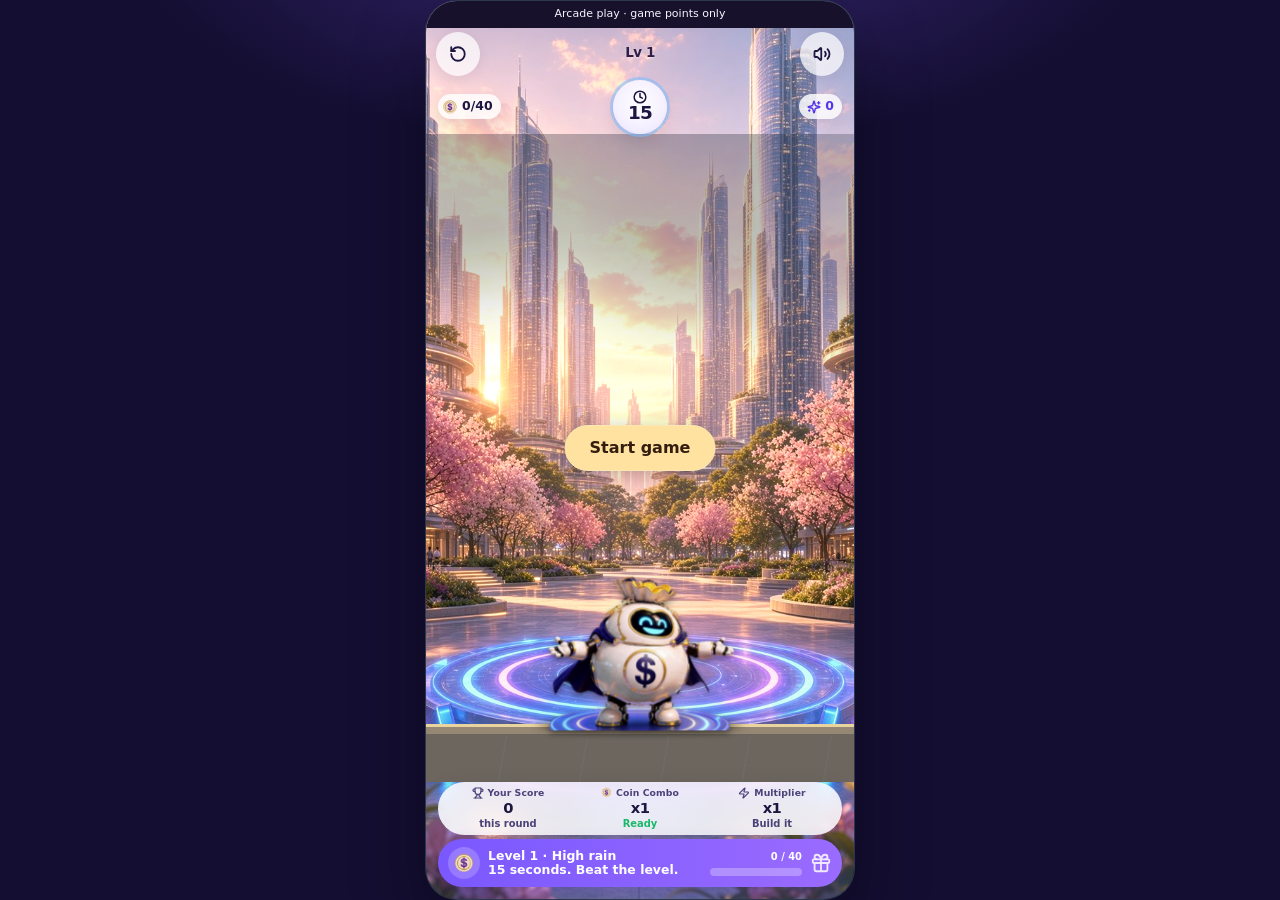
==== index.html @ e3914a3f "Publish bright all-level campaign, recorded Overdrive voices and rechargeable laser" ====
<!doctype html>
<html lang="en"><head><meta charset="UTF-8"><meta name="viewport" content="width=device-width, initial-scale=1, viewport-fit=cover"><meta name="theme-color" content="#6b4cff"><meta name="description" content="Moneybags Bonus from KYREC. Arcade game points stay separate from Family Points."><title>Moneybags Bonus · KYREC</title>  <script type="module" crossorigin src="/assets/game-DZsyI_Ao.js"></script>
  <link rel="stylesheet" crossorigin href="/assets/game-CVjjWI76.css">
</head><body><div id="app"></div></body></html>
---- assets/game-CVjjWI76.css ----
/*! tailwindcss v4.3.5 | MIT License | https://tailwindcss.com */
@layer properties{@supports (((-webkit-hyphens:none)) and (not (margin-trim:block))) or ((-moz-orient:inline) and (not (color:rgb(from red r g b)))){*,:before,:after,::backdrop{--tw-rotate-x:initial;--tw-rotate-y:initial;--tw-rotate-z:initial;--tw-skew-x:initial;--tw-skew-y:initial;--tw-blur:initial;--tw-brightness:initial;--tw-contrast:initial;--tw-grayscale:initial;--tw-hue-rotate:initial;--tw-invert:initial;--tw-opacity:initial;--tw-saturate:initial;--tw-sepia:initial;--tw-drop-shadow:initial;--tw-drop-shadow-color:initial;--tw-drop-shadow-alpha:100%;--tw-drop-shadow-size:initial}}}@layer theme{:root,:host{--font-sans:"Nunito", "Segoe UI", system-ui, sans-serif;--font-mono:ui-monospace, SFMono-Regular, Menlo, Monaco, Consolas, "Liberation Mono", "Courier New", monospace;--radius-xl:28px;--default-transition-duration:.15s;--default-transition-timing-function:cubic-bezier(.4, 0, .2, 1);--default-font-family:var(--font-sans);--default-mono-font-family:var(--font-mono);--color-ink:#1c1640;--color-ink-soft:#4a4278;--color-paper:#fff;--color-paper-soft:#f6f1ff;--color-glass:#ffffffdb;--color-purple:#6b4cff;--color-purple-deep:#5536e8;--color-gold:#f5c542;--color-gold-deep:#e0a51a;--color-fire:#ff7a2a;--color-good:#19b86a;--shadow-glass:0 10px 28px #1c164024}}@layer base{*,:after,:before,::backdrop{box-sizing:border-box;border:0 solid;margin:0;padding:0}::file-selector-button{box-sizing:border-box;border:0 solid;margin:0;padding:0}html,:host{-webkit-text-size-adjust:100%;tab-size:4;line-height:1.5;font-family:var(--default-font-family,-apple-system, BlinkMacSystemFont, "Segoe UI", Roboto, "Helvetica Neue", "Noto Sans", Arial, sans-serif, "Apple Color Emoji", "Segoe UI Emoji", "Segoe UI Symbol", "Noto Color Emoji");font-feature-settings:var(--default-font-feature-settings,normal);font-variation-settings:var(--default-font-variation-settings,normal);-webkit-tap-highlight-color:transparent}hr{height:0;color:inherit;border-top-width:1px}abbr:where([title]){-webkit-text-decoration:underline dotted;text-decoration:underline dotted}h1,h2,h3,h4,h5,h6{font-size:inherit;font-weight:inherit}a{color:inherit;-webkit-text-decoration:inherit;-webkit-text-decoration:inherit;-webkit-text-decoration:inherit;-webkit-text-decoration:inherit;text-decoration:inherit}b,strong{font-weight:bolder}code,kbd,samp,pre{font-family:var(--default-mono-font-family,ui-monospace, SFMono-Regular, Menlo, Monaco, Consolas, "Liberation Mono", "Courier New", monospace);font-feature-settings:var(--default-mono-font-feature-settings,normal);font-variation-settings:var(--default-mono-font-variation-settings,normal);font-size:1em}small{font-size:80%}sub,sup{vertical-align:baseline;font-size:75%;line-height:0;position:relative}sub{bottom:-.25em}sup{top:-.5em}table{text-indent:0;border-color:inherit;border-collapse:collapse}:-moz-focusring:where(:not(iframe)){outline:auto}progress{vertical-align:baseline}summary{display:list-item}ol,ul,menu{list-style:none}img,svg,video,canvas,audio,iframe,embed,object{vertical-align:middle;display:block}img,video{max-width:100%;height:auto}button,input,select,optgroup,textarea{font:inherit;font-feature-settings:inherit;font-variation-settings:inherit;letter-spacing:inherit;color:inherit;opacity:1;background-color:#0000;border-radius:0}::file-selector-button{font:inherit;font-feature-settings:inherit;font-variation-settings:inherit;letter-spacing:inherit;color:inherit;opacity:1;background-color:#0000;border-radius:0}:where(select:is([multiple],[size])) optgroup{font-weight:bolder}:where(select:is([multiple],[size])) optgroup option{padding-inline-start:20px}::file-selector-button{margin-inline-end:4px}::placeholder{opacity:1}@supports (not ((-webkit-appearance:-apple-pay-button))) or (contain-intrinsic-size:1px){::placeholder{color:currentColor}@supports (color:color-mix(in lab, red, red)){::placeholder{color:color-mix(in oklab, currentcolor 50%, transparent)}}}textarea{resize:vertical}::-webkit-search-decoration{-webkit-appearance:none}::-webkit-date-and-time-value{min-height:1lh;text-align:inherit}::-webkit-datetime-edit{display:inline-flex}::-webkit-datetime-edit-fields-wrapper{padding:0}::-webkit-datetime-edit{padding-block:0}::-webkit-datetime-edit-year-field{padding-block:0}::-webkit-datetime-edit-month-field{padding-block:0}::-webkit-datetime-edit-day-field{padding-block:0}::-webkit-datetime-edit-hour-field{padding-block:0}::-webkit-datetime-edit-minute-field{padding-block:0}::-webkit-datetime-edit-second-field{padding-block:0}::-webkit-datetime-edit-millisecond-field{padding-block:0}::-webkit-datetime-edit-meridiem-field{padding-block:0}::-webkit-calendar-picker-indicator{line-height:1}:-moz-ui-invalid{box-shadow:none}button,input:where([type=button],[type=reset],[type=submit]){appearance:button}::file-selector-button{appearance:button}::-webkit-inner-spin-button{height:auto}::-webkit-outer-spin-button{height:auto}[hidden]:where(:not([hidden=until-found])){display:none!important}button:not(:disabled),[role=button]:not(:disabled){cursor:pointer}html,body,#app{height:100%;min-height:100%;color:var(--color-ink);font-family:var(--font-sans);background:#140e32}body{margin:0}}@layer components;@layer utilities{.visible{visibility:visible}.absolute{position:absolute}.fixed{position:fixed}.block{display:block}.flex{display:flex}.hidden{display:none}.inline{display:inline}.inline-block{display:inline-block}.transform{transform:var(--tw-rotate-x, ) var(--tw-rotate-y, ) var(--tw-rotate-z, ) var(--tw-skew-x, ) var(--tw-skew-y, )}.resize{resize:both}.blur{--tw-blur:blur(8px);filter:var(--tw-blur, ) var(--tw-brightness, ) var(--tw-contrast, ) var(--tw-grayscale, ) var(--tw-hue-rotate, ) var(--tw-invert, ) var(--tw-saturate, ) var(--tw-sepia, ) var(--tw-drop-shadow, )}.filter\!{filter:var(--tw-blur, ) var(--tw-brightness, ) var(--tw-contrast, ) var(--tw-grayscale, ) var(--tw-hue-rotate, ) var(--tw-invert, ) var(--tw-saturate, ) var(--tw-sepia, ) var(--tw-drop-shadow, )!important}.transition{transition-property:color,background-color,border-color,outline-color,text-decoration-color,fill,stroke,--tw-gradient-from,--tw-gradient-via,--tw-gradient-to,opacity,box-shadow,transform,translate,scale,rotate,filter,-webkit-backdrop-filter,backdrop-filter,display,content-visibility,overlay,pointer-events;transition-timing-function:var(--tw-ease,var(--default-transition-timing-function));transition-duration:var(--tw-duration,var(--default-transition-duration))}}.tabular{font-variant-numeric:tabular-nums}.shell{background:radial-gradient(900px 420px at 50% -10%,#3a2a78 0%,#0000 58%),#140e32;place-items:center;min-height:100dvh;display:grid}.shell.is-embed{background:#140e32}.shell.is-embed .phone{width:100%;max-width:430px;max-height:none}.phone{width:min(100vw,430px);height:100dvh;max-height:932px;color:var(--color-ink);isolation:isolate;flex-direction:column;display:flex;position:relative;overflow:hidden}.phone-bg{object-fit:cover;object-position:center 40%;z-index:0;pointer-events:none;width:100%;height:100%;position:absolute;inset:0}.phone-wash{z-index:1;pointer-events:none;background:linear-gradient(#f7f2ff8c 0%,#0000 18% 62%,#f4ecffb8 100%);position:absolute;inset:0}.topbar,.stat-row,.saved-pill,.field,.meters,.roster,.bonus-bar,.veil{z-index:2;position:relative}.topbar{padding:calc(4px + env(safe-area-inset-top)) 10px 2px;align-items:center;gap:8px;display:flex}.wordmark{text-align:center;letter-spacing:-.03em;color:var(--color-ink);flex:1;margin:0;font-size:.84rem;font-weight:800}.brand{text-align:center;flex:1;min-width:0}.brand .wordmark{flex:none}.level-tag{letter-spacing:.12em;text-transform:uppercase;color:var(--color-purple);margin:2px 0 0;font-size:.68rem;font-weight:800}.level-path{z-index:2;justify-content:center;gap:8px;margin:0 16px 4px;padding:0;list-style:none;display:flex;position:relative}.pip{width:28px;height:28px;color:var(--color-ink-soft);background:#ffffff8c;border-radius:999px;place-items:center;font-size:.72rem;font-weight:800;display:grid}.pip-done{background:var(--color-purple);color:var(--color-paper)}.pip-now{background:var(--color-gold,#e2b039);color:var(--color-ink);box-shadow:0 0 0 3px #e2b03959}.phone.is-prime .phone-wash{background:linear-gradient(#ffd25047 0%,#0000 22% 58%,#f4ecffb8 100%)}.ghost-round{width:32px;height:32px;color:var(--color-ink);background:#ffffffb8;border:0;border-radius:999px;place-items:center;display:grid;box-shadow:0 4px 14px #1c164014}.play-hud{z-index:3;grid-template-columns:1fr auto 1fr;align-items:center;gap:8px;margin:2px 12px 0;display:grid;position:relative}.coin-chip{background:#ffffffd1;border-radius:999px;justify-self:start;align-items:center;gap:4px;padding:3px 8px 3px 4px;font-size:.78rem;font-weight:800;display:inline-flex;box-shadow:0 4px 12px #1c164014}.coin-chip.pts{color:var(--color-purple-deep,#3a2a78);justify-self:end;padding-left:8px}.meters.is-dock{margin-bottom:10px;padding:2px 6px}.meters.is-dock .meter-kicker,.meters.is-dock .meter-sub{display:none}.meters.is-dock .meter-val{font-size:.82rem}.coin-chip img{object-fit:contain;width:16px;height:16px}.clock-face{width:54px;height:54px;color:var(--color-ink);background:radial-gradient(circle at 50% 42%,#fff 0%,#f4efff 62%,#e4dcff 100%);border-radius:50%;align-content:center;place-items:center;gap:0;display:grid;box-shadow:0 0 0 3px #78beff8c,0 8px 16px #1c16401f}.clock-face b{letter-spacing:-.04em;font-size:1.15rem;line-height:1}.clock-face.hurry{color:var(--color-fire);box-shadow:0 0 0 3px #ff783cb3,0 8px 16px #1c16401f}.stat-row{background:var(--color-glass);border-radius:var(--radius-xl);box-shadow:var(--shadow-glass);-webkit-backdrop-filter:blur(12px);backdrop-filter:blur(12px);grid-template-columns:1fr 1fr 1fr;gap:6px;margin:0 12px;padding:8px 10px;display:grid}.stat{align-items:center;gap:6px;min-width:0;display:flex}.stat-val{letter-spacing:-.03em;margin:0;font-size:.98rem;font-weight:800;line-height:1.1}.stat-lbl{color:var(--color-ink-soft);letter-spacing:.01em;white-space:nowrap;margin:1px 0 0;font-size:.62rem;font-weight:700}.stat-ico{color:var(--color-purple);flex-shrink:0}.stat-ico.clock{color:var(--color-purple-deep)}.stat.hurry .stat-val,.stat.hurry .stat-ico{color:var(--color-fire)}.stat.hurry .stat-val{animation:.45s cubic-bezier(.34,1.36,.64,1) pop}.stat-ico.pts{color:var(--color-purple)}.stat-coin{object-fit:contain;width:22px;height:22px}.saved-pill{background:var(--color-glass);color:var(--color-ink);border-radius:999px;align-self:center;align-items:center;gap:6px;margin:8px 0 0;padding:5px 12px 5px 6px;font-size:.72rem;font-weight:800;display:inline-flex;box-shadow:0 6px 16px #1c16401a}.saved-check{background:var(--color-purple);width:18px;height:18px;color:var(--color-paper);border-radius:999px;place-items:center;display:grid}.field{touch-action:none;-webkit-user-select:none;user-select:none;flex:1;min-height:180px;position:relative;overflow:hidden}.field.is-start{cursor:pointer}.mascot-wrap{pointer-events:none;z-index:4;transform-origin:50% 100%;filter:drop-shadow(0 12px 10px #2850a047);width:min(60%,258px);position:absolute;top:90%;left:50%;transform:translate(-50%,-100%)}.mascot-wrap.glow{filter:drop-shadow(0 0 18px #ffd250f2)drop-shadow(0 0 42px #ff8c28bf)drop-shadow(0 10px 12px #1c164038)}.mascot-wrap.glow:before{content:"";pointer-events:none;z-index:-1;background:radial-gradient(circle,#ffdc5a73 0%,#ff78282e 46%,#0000 72%);border-radius:50%;width:78%;height:78%;animation:.9s ease-in-out infinite fire-aura;position:absolute;top:42%;left:50%;transform:translate(-50%,-50%)}.mascot{object-fit:contain;object-position:center bottom;transform-origin:50% 100%;image-rendering:auto;will-change:transform;width:100%;max-width:100%;height:auto;max-height:min(38dvh,300px);margin-inline:auto;animation:2.6s ease-in-out infinite moneybags-live;display:block}@keyframes moneybags-live{0%,to{transform:translateY(0)rotate(-1deg)}50%{transform:translateY(-7px)rotate(1.2deg)}}.phone[data-phase=paused] .mascot,.phone[data-phase=results] .mascot{animation-play-state:paused}.companion-visits{z-index:2;pointer-events:none;position:absolute;inset:0;overflow:hidden}.companion-visit{aspect-ratio:512/444;transform-origin:50% 100%;pointer-events:none;height:min(40vw,172px);position:absolute;top:90%;transform:translate(-50%,-100%)}.walker-body{width:100%;height:100%;display:block;overflow:visible}.companion-visit.guest-pulse{height:min(28.1vw,121px)}.companion-visit.guest-stan{height:min(41.6vw,179px)}.walker-shadow{filter:blur(2px);background:#29184450;border-radius:50%;width:34%;height:5px;position:absolute;bottom:0;left:50%;transform:translate(-50%)}.guest-greeting,.guest-name{white-space:nowrap;color:#352354;background:#fff8eeeb;border:1px solid #e6d1aa;border-radius:999px;padding:4px 8px;font-size:10px;font-weight:800;position:absolute;left:50%;transform:translate(-50%);box-shadow:0 3px 12px #2011441a}.guest-greeting{top:-16px}.guest-name{background:#f3e9ffe8;padding:2px 7px;font-size:9px;bottom:-15px}.skyfall-banner{z-index:8;color:#fff3cc;white-space:nowrap;pointer-events:none;background:linear-gradient(135deg,#24113ddd,#583073d9);border:1px solid #ffe6a5b3;border-radius:16px;justify-items:center;gap:1px;padding:7px 16px;display:grid;position:absolute;top:3%;left:50%;transform:translate(-50%);box-shadow:0 3px 20px #f7ca502b}.skyfall-banner b{letter-spacing:.16em;font-size:20px;line-height:1.1}.skyfall-banner span{font-size:10px;font-weight:700}.is-skyfall .pickup.is-comet{filter:none}.is-skyfall .pickup.is-comet img{filter:drop-shadow(0 0 3px #ffdc80b3)}.is-skyfall .trail-comet{box-shadow:none;opacity:.75;height:2px}.mascot.planted{animation:none}@keyframes idle-live{0%,to{transform:translateY(0)scale(1)}50%{transform:translateY(-6px)scale(1.03,.97)}}.mascot.guest{width:auto;max-height:min(20vh,128px);margin-inline:auto;animation:2.4s ease-in-out infinite sway-thin}.mascot.grow-fill,.mascot.grow-big,.mascot.grow-skinny{animation:none}.mascot-wrap.vault-overdrive,.mascot-wrap.glow.vault-overdrive{filter:drop-shadow(0 0 8px #fff4a0)drop-shadow(0 0 22px #ffba14f2)drop-shadow(0 0 46px #ff7800b3)}.mascot-wrap.vault-ultra,.mascot-wrap.glow-ultra.vault-ultra{filter:drop-shadow(0 0 10px #ffffdc)drop-shadow(0 0 24px #ffdc3c)drop-shadow(0 0 52px #78c8ffd9)}.mascot-wrap.glow:before,.mascot-wrap.glow-ultra:before{opacity:.8;animation:none}.mascot-wrap.charging{animation:.9s ease-in-out infinite charge-pulse}.phone.is-super .phone-wash{background:linear-gradient(#ffd67852 0%,#0000 24% 58%,#ffaa4647 100%)}.phone.is-ultra .phone-wash{background:linear-gradient(#aad2ff52 0%,#0000 22% 56%,#ffbe5042 100%)}.phone.is-ultra .ground-disc{background:radial-gradient(#c8e6ffe6 0%,#ffbe4680 42%,#0000 74%);box-shadow:0 0 32px #8cbeff8c}@keyframes charge-pulse{0%,to{filter:drop-shadow(0 0 8px #ffd25066)}50%{filter:drop-shadow(0 0 28px #ffaa28d9)}}.phone.is-fire .phone-wash{background:linear-gradient(#ffd69647 0%,#0000 22% 58%,#ffaa5038 100%)}.phone.is-fire .ground-disc{background:radial-gradient(#ffdc5ad9 0%,#ff8c3273 40%,#0000 74%);box-shadow:0 0 28px #ffaa3c8c}.mascot.pose-win{animation:2.6s ease-in-out infinite settle}.pickup-coin img{filter:drop-shadow(0 3px 5px #a06e0a66)}.spark-img{pointer-events:none;z-index:7;object-fit:contain;position:absolute;transform:translate(-50%,-50%)}.ground,.ground-floor,.ground-edge{display:none}.ground-disc{background:radial-gradient(#d2fafff2 0%,#5abeff8c 28%,#785aff47 58%,#0000 74%);border-radius:50%;width:86%;height:58%;position:absolute;bottom:0;left:50%;transform:translate(-50%);box-shadow:0 0 28px #50c8ffbf,inset 0 0 16px #ffffff8c}.pickup{filter:drop-shadow(0 6px 8px #1c16402e);background:0 0;border:0;min-width:clamp(44px,14vw,64px);min-height:clamp(44px,14vw,64px);padding:0;position:absolute;overflow:visible}.pickup img{z-index:1;object-fit:contain;pointer-events:none;width:100%;height:100%;position:relative}.star-trail{transform-origin:100%;pointer-events:none;z-index:0;background:linear-gradient(90deg,#0000 0%,#fffadc0d 30%,#ffe68cd9 78%,#fff 100%);border-radius:999px;height:5px;position:absolute;top:50%;left:50%;box-shadow:0 0 8px #ffd250d9}.trail-gem{background:linear-gradient(90deg,#0000 0%,#be8cff1a 28%,#b46effe6 80%,#fff 100%);height:4px;box-shadow:0 0 8px #a05affd9}.trail-jackpot{background:linear-gradient(90deg,#0000 0%,#ffc85026 20%,#ffb428e6 70%,#fff 100%);height:8px;box-shadow:0 0 14px #ffbe3cf2}.trail-comet{background:linear-gradient(90deg,#0000 0%,#ffdc8c00 6%,#ffbe3c73 48%,#fff 100%);height:3px;box-shadow:0 0 8px #ffd25ad9}.pickup.is-comet img{filter:drop-shadow(0 0 8px #ffe696f2)}.trail-card{background:linear-gradient(90deg,#0000 0%,#dcdce60d 30%,#e6e6f0bf 82%,#fff 100%);height:3px;box-shadow:0 0 8px #b4b4c8b3}.black-card{z-index:1;pointer-events:none;background:linear-gradient(155deg,#3a3a44 0%,#121216 55%,#07070a 100%);border:1.5px solid #e6c56a;border-radius:7px;width:80%;height:68%;position:absolute;top:16%;left:10%;box-shadow:0 6px 12px #0006,inset 0 0 0 1px #ffffff14}.black-card i{background:linear-gradient(90deg,#f3e2b0,#8d7340);border-radius:3px;width:32%;height:24%;position:absolute;top:22%;left:12%}.black-jack{z-index:1;color:#f7e7b2;pointer-events:none;background:radial-gradient(circle at 35% 30%,#4a4a55,#0c0c10 68%);border:2px solid #f0d78a;border-radius:50%;place-items:center;width:84%;height:84%;display:grid;position:absolute;top:8%;left:8%;box-shadow:0 0 12px #f0d78aa6}.black-jack b{letter-spacing:-.04em;font-size:.85rem}.black-card b{color:#f4e7c2;letter-spacing:.12em;font-size:9px;line-height:1;position:absolute;bottom:12%;right:10%}.tone-day{color:#f4f4f8;text-shadow:0 1px #111,0 0 8px #ffffff73}.star-glint{z-index:2;clip-path:polygon(50% 0,58% 42%,100% 50%,58% 58%,50% 100%,42% 58%,0 50%,42% 42%);filter:drop-shadow(0 0 4px #fff0b4f2);pointer-events:none;background:#fff;width:11px;height:11px;animation:.85s ease-in-out infinite twinkle;position:absolute;top:16%;left:12%}.pickup-jackpot .star-glint{width:16px;height:16px}.star-glint.b{width:7px;height:7px;animation-delay:.42s;inset:auto 14% 18% auto}.pickup-jackpot{animation:1.1s ease-in-out infinite pulse}.jackpot-tag{color:var(--color-paper);pointer-events:none;background:linear-gradient(#8a63ff,#5b35e4);border-radius:999px;flex-direction:column;align-items:center;padding:4px 8px 5px;display:flex;position:absolute;top:-8px;right:-6px;box-shadow:0 6px 14px #5b35e459}.jackpot-tag span{letter-spacing:.08em;text-transform:uppercase;font-size:.55rem;font-weight:800;line-height:1}.jackpot-tag b{font-size:.95rem;line-height:1.05}.floater{pointer-events:none;z-index:8;text-shadow:0 2px #ffffff80;font-size:1.15rem;font-weight:900;position:absolute;transform:translate(-50%,-50%)}.tone-gold{color:var(--color-gold-deep)}.tone-purple{color:var(--color-purple-deep)}.tone-fire{color:var(--color-fire)}.spark{pointer-events:none;z-index:7;border-radius:999px;position:absolute;transform:translate(-50%,-50%)}.who{z-index:6;margin:8px 12px 0;position:relative}.who p{text-align:center;color:var(--color-ink);margin:0 4px 6px;font-size:.95rem;font-weight:800}.who-row{grid-template-columns:repeat(4,1fr);gap:8px;display:grid}.who-row button{background:var(--color-glass);min-height:92px;color:var(--color-ink);border:2px solid #0000;border-radius:16px;flex-direction:column;align-items:center;gap:4px;padding:6px 4px 8px;display:flex}.who-row button.on{border-color:#e6b325;box-shadow:0 0 0 3px #ffd25073}.who-row img{object-fit:contain;object-position:center bottom;width:100%;height:64px}.who-row span{font-size:.68rem;font-weight:800;line-height:1}.speech{z-index:9;background:var(--color-glass);max-width:86%;color:var(--color-ink);box-shadow:var(--shadow-glass);text-align:center;border-radius:16px 16px 16px 6px;align-self:center;margin:6px 16px 0;padding:6px 12px;font-size:.78rem;font-weight:800;position:relative}.start-chip{z-index:10;flex-direction:column;align-items:center;gap:6px;margin:8px 16px 0;display:flex;position:relative}.hint{text-align:center;color:var(--color-ink);background:#ffffffb8;border-radius:999px;align-self:center;margin:6px 16px 0;padding:5px 12px;font-size:.75rem;font-weight:800;box-shadow:0 4px 12px #1c16401a}.start-row{gap:8px;display:flex}.start-chip .btn-primary{justify-content:center;min-width:180px}.start-chip .btn-ghost{background:#ffffffdb}.howto.on-field{box-shadow:var(--shadow-glass);background:#ffffffeb;border-radius:16px;margin:0;padding:10px 14px 10px 28px}.meters{background:var(--color-glass);border-radius:var(--radius-xl);box-shadow:var(--shadow-glass);-webkit-backdrop-filter:blur(12px);backdrop-filter:blur(12px);grid-template-columns:repeat(3,1fr);margin:0 12px 4px;padding:4px 4px 3px;display:grid}.meter{text-align:center;min-width:0;padding:0 4px}.meter-kicker{color:var(--color-ink-soft);letter-spacing:.01em;white-space:nowrap;justify-content:center;align-items:center;gap:4px;margin:0;font-size:.58rem;font-weight:800;display:flex}.meter-kicker img{width:11px;height:11px}.meter-val{letter-spacing:-.04em;margin:0;font-size:.92rem;font-weight:900;line-height:1.1}.meter-sub{color:var(--color-ink-soft);margin:1px 0 0;font-size:.62rem;font-weight:800}.meter-sub.good{color:var(--color-good)}.meter-sub.fire-lbl,.meter.fire .meter-val{color:var(--color-fire)}.roster{background:var(--color-glass);border-radius:var(--radius-xl);box-shadow:var(--shadow-glass);-webkit-backdrop-filter:blur(12px);backdrop-filter:blur(12px);grid-template-columns:repeat(5,1fr);gap:4px;margin:0 12px 6px;padding:4px 6px;display:grid}.mate{text-align:center;margin:0;position:relative}.mate img,.silhouette{object-fit:contain;background:linear-gradient(#efe8ff,#ddd4f6);border-radius:999px;width:36px;height:36px;margin:0 auto 4px;display:block}.mate.active img{box-shadow:0 0 0 3px var(--color-paper), 0 0 0 5px var(--color-purple)}.mate.locked img{filter:grayscale()brightness(.55)contrast(1.1);background:linear-gradient(#c9c4d8,#9d98b0)}.mate.locked .lock{color:var(--color-ink);background:var(--color-paper);border-radius:999px;padding:2px;position:absolute;top:34px;right:calc(50% - 26px);box-shadow:0 2px 6px #1c164029}.mate figcaption{flex-direction:column;gap:0;display:flex}.mate b{letter-spacing:-.02em;font-size:.68rem;font-weight:800}.mate span{color:var(--color-ink-soft);font-size:.58rem;font-weight:700}.bonus-bar{margin:0 12px calc(12px + env(safe-area-inset-bottom));color:var(--color-paper);background:linear-gradient(90deg,#7a58ff,#9a6bff);border-radius:999px;grid-template-columns:auto 1fr auto auto;align-items:center;gap:8px;padding:8px 10px;display:grid;box-shadow:0 10px 22px #5b35e447}.bonus-bar.filled{background:linear-gradient(90deg,#f5a31a,#ff7a2a)}.bonus-bar.is-start{cursor:pointer}.bonus-ico{background:#fff3;border-radius:999px;place-items:center;width:32px;height:32px;display:grid}.bonus-ico img{width:22px;height:22px}.bonus-copy{min-width:0}.bonus-copy p{margin:0;font-size:.78rem;font-weight:800;line-height:1.15}.bonus-track{width:92px}.bonus-count{text-align:right;margin-bottom:3px;font-size:.62rem;font-weight:800;display:block}.track{background:#ffffff47;border-radius:999px;height:8px;overflow:hidden}.fill{background:linear-gradient(90deg,#ffe27a,#fff);border-radius:999px;height:100%;transition:width .18s cubic-bezier(.22,1,.36,1)}.gift{opacity:.85}.gift.pop{color:var(--color-paper);animation:.55s cubic-bezier(.34,1.36,.64,1) pop}.veil{z-index:12;padding:18px 16px calc(18px + env(safe-area-inset-bottom));background:linear-gradient(#140e3205 35%,#140e3266 100%);justify-content:center;align-items:flex-end;display:flex;position:absolute;inset:0}.veil-title{background:linear-gradient(#0000 48%,#140e3247 100%)}.panel{background:#fffffff0;border-radius:28px;width:100%;padding:22px 20px 18px;box-shadow:0 18px 40px #140e3238}.panel.compact{padding:14px 16px}.panel.compact h2{margin:4px 0 10px;font-size:1.22rem}.eyebrow{letter-spacing:.14em;text-transform:uppercase;color:var(--color-purple);margin:0;font-size:.7rem;font-weight:800}.panel h2{letter-spacing:-.04em;margin:6px 0 8px;font-size:1.55rem;font-weight:900;line-height:1.15}.lede{color:var(--color-ink-soft);margin:0 0 14px;font-size:.9rem;font-weight:650;line-height:1.45}.best{margin:0 0 12px;font-size:.88rem;font-weight:800}.result{letter-spacing:-.05em;margin:0 0 4px;font-size:2.4rem;font-weight:900}.stamp{color:var(--color-purple);letter-spacing:.08em;text-transform:uppercase;background:#6b4cff24;border-radius:999px;margin:0 0 10px;padding:4px 10px;font-size:.72rem;font-weight:800;display:inline-flex}.wheel-wrap{width:132px;height:132px;margin:2px auto 12px;position:relative}.wheel{border:4px solid #fff;border-radius:50%;width:100%;height:100%;transition:transform 2.6s cubic-bezier(.12,.7,.08,1);box-shadow:0 8px 18px #1c164038}.wheel-pointer{z-index:2;border-left:8px solid #0000;border-right:8px solid #0000;border-top:14px solid var(--color-ink);width:0;height:0;position:absolute;top:-2px;left:50%;transform:translate(-50%)}.wheel-label{text-align:center;color:#fff;text-shadow:0 1px 2px #1c16408c;pointer-events:none;width:28px;margin-left:-14px;font-size:.68rem;font-weight:900;position:absolute;top:50%;left:50%}.wheel-spin{z-index:3;background:var(--color-ink);color:#fff;width:58px;height:58px;font:inherit;border:3px solid #fff;border-radius:50%;font-size:.78rem;font-weight:900;line-height:1.05;position:absolute;top:50%;left:50%;transform:translate(-50%,-50%);box-shadow:0 4px 10px #1c164047}.wheel-spin:disabled{opacity:1}.wheel-win{text-align:center;color:var(--color-purple-deep);margin:-4px 0 10px;font-size:.84rem;font-weight:800}.wheel-go{width:100%;margin:0 0 12px;display:block}.wheel-go:disabled{opacity:.55}.actions{flex-wrap:wrap;gap:8px;display:flex}.btn-primary,.btn-ghost{border:1px solid #0000;border-radius:14px;align-items:center;gap:8px;min-height:44px;padding:0 16px;font-size:.95rem;font-weight:800;transition:transform .15s cubic-bezier(.22,1,.36,1),opacity .15s;display:inline-flex}.btn-primary{background:var(--color-purple);color:var(--color-paper)}.btn-ghost{background:var(--color-paper-soft);color:var(--color-ink)}.btn-primary:active,.btn-ghost:active{transform:scale(.98)}.howto{color:var(--color-ink-soft);margin:14px 0 0;padding-left:18px;font-size:.84rem;font-weight:650;line-height:1.5}@keyframes sway-thin{0%,to{transform:rotate(-2.2deg)translateY(0)}50%{transform:rotate(2.2deg)translateY(-8px)}}@keyframes bounce-mid{0%,to{transform:translateY(0)rotate(-1deg)}40%{transform:translateY(-16px)rotate(1.4deg)}70%{transform:translateY(-2px)rotate(-.4deg)}}@keyframes bounce-big{0%,to{transform:translateY(0)scale(1)}32%{transform:translateY(-24px)scale(1.05,.96)}58%{transform:translateY(0)scale(.96,1.06)}}@keyframes planted-glow{0%,to{transform:rotate(-1.2deg)scale(1)}50%{transform:rotate(1.2deg)scale(1.05)}}@keyframes fire-aura{0%,to{opacity:.7;transform:translate(-50%,-50%)scale(.92)}50%{opacity:1;transform:translate(-50%,-50%)scale(1.08)}}@keyframes twinkle{0%,to{opacity:.35;transform:scale(.7)rotate(0)}50%{opacity:1;transform:scale(1.15)rotate(20deg)}}@keyframes settle{0%,to{transform:rotate(-1.5deg)}50%{transform:rotate(1.5deg)}}@keyframes pulse{50%{opacity:.5}}@keyframes pop{0%{transform:scale(.8)}60%{transform:scale(1.18)}to{transform:scale(1)}}@media (width>=720px){.phone{border:1px solid #ffffff1f;border-radius:32px;height:min(100dvh,900px);box-shadow:0 30px 70px #00000059}}@media (height<=700px){.mate img,.silhouette{width:42px;height:42px}.meter-val{font-size:1rem}.mascot-wrap{width:min(60%,258px)}}@media (prefers-reduced-motion:reduce){.mascot,.mascot.pose-fire,.mascot.pose-win,.star-glint,.pickup-jackpot,.wheel,.gift.pop,.btn-primary,.btn-ghost,.fill,.stat.hurry .stat-val,.mascot-wrap.glow:before{transition:none;animation:none}}.arcade-notice{z-index:2;padding:max(5px, env(safe-area-inset-top)) 12px 5px;color:#f8f4ff;text-align:center;background:#17112c;flex-shrink:0;margin:0;font-size:11px;position:relative}.phone{padding-bottom:env(safe-area-inset-bottom)}.ghost-round{min-width:44px;min-height:44px}button:focus-visible{outline-offset:3px;outline:3px solid #b897ff}.panel{overscroll-behavior:contain;max-height:calc(100dvh - 64px);overflow-y:auto}@media (height<=500px) and (orientation:landscape){.phone{height:500px;min-height:500px}.shell{min-height:500px}}.arcade-start{z-index:9;color:#321d0f;background:#ffe2a0;border:1px solid #f8e8b3;border-radius:999px;min-height:46px;padding:10px 24px;font-weight:800;position:absolute;bottom:5%;left:50%;transform:translate(-50%);box-shadow:0 4px 18px #1a102440}.arcade-rotate{display:none}@media (height<=500px) and (orientation:landscape){.arcade-rotate{z-index:100;color:#f8f4ff;text-align:center;background:#17112c;flex-direction:column;justify-content:center;align-items:center;gap:12px;padding:24px;display:flex;position:fixed;inset:0}.arcade-rotate h2{font-size:22px;font-weight:700}.arcade-rotate p{max-width:300px;font-size:14px}}.power-aura{z-index:-1;pointer-events:none;clip-path:polygon(50% 0,58% 20%,72% 3%,73% 30%,91% 16%,85% 48%,100% 38%,91% 79%,76% 100%,22% 100%,6% 80%,0 42%,17% 50%,8% 15%,30% 30%,29% 5%,43% 23%);background:radial-gradient(at 50% 70%,#fffbd4aa 0%,#ffca2977 36%,#ff8b0022 60%,#0000 72%);animation:1.4s ease-in-out infinite alternate energy-rise;position:absolute;inset:-12% -8% -3%}.vault-ultra .power-aura{background:radial-gradient(at 50% 65%,#fffbd4cc,#87e2ffaa 38%,#8466ff55 58%,#0000 73%)}.power-bolts{pointer-events:none;opacity:.6;border-left:3px solid #fff3ad;border-right:3px solid #9defff;border-radius:45%;position:absolute;inset:5% 0;transform:rotate(-12deg)}@keyframes energy-rise{0%{opacity:.65;transform:scale(.94,.97)}to{opacity:1;transform:scale(1.04,1.06)}}.finale-show{isolation:isolate;background:radial-gradient(at 50% 80%,#634d92 0%,#21183d 43%,#090c20 100%);border:1px solid #f1c76b;border-radius:22px;height:265px;margin:-4px -4px 20px;position:relative;overflow:hidden;box-shadow:0 0 26px #ffc44a33}.finale-fireworks{pointer-events:none;z-index:2;width:100%;height:100%;position:absolute;inset:0}.finale-stars{color:#ffe6a1;letter-spacing:11px;opacity:.8;text-align:center;position:absolute;top:10px;left:0;right:0}.finale-title{z-index:3;text-align:center;color:#fff1b1;letter-spacing:.03em;text-shadow:0 2px 12px #000;margin:32px 0 0;font-size:clamp(22px,6vw,30px);font-weight:950;position:relative}.finale-subtitle{z-index:3;color:#d5d3ff;letter-spacing:.16em;text-align:center;margin:4px 0;font-size:10px;font-weight:800;position:relative}.finale-skyline{fill:#080c23;opacity:.85;width:100%;height:130px;position:absolute;inset:auto 0 0}.finale-team{z-index:3;justify-content:center;align-items:flex-end;display:flex;position:absolute;bottom:12px;left:8px;right:8px}.finale-team figure{text-align:center;flex:1;min-width:0;margin:0 -3px}.finale-team img{object-fit:contain;filter:drop-shadow(0 0 8px #d7c8ff77);width:100%;height:108px;animation:1.8s ease-in-out infinite alternate champion-bob}.finale-team .finale-hero{flex:1.35}.finale-team .finale-hero img{filter:drop-shadow(0 0 10px #ffda71);height:135px}.finale-team figure:nth-child(2n) img{animation-delay:-.9s}.finale-team figcaption{color:#fff4cf;font-size:10px;font-weight:800}@keyframes champion-bob{0%{transform:translateY(0)rotate(-2deg)}to{transform:translateY(-5px)rotate(2deg)}}.phone[data-phase=paused] .power-aura,.phone[data-phase=results] .power-aura{animation-play-state:paused}.phone[data-stage]{background:#101d35}.phone[data-stage] .wordmark{color:#fff2d1}.phone[data-stage] .phone-bg{display:none}.phone[data-stage] .phone-wash{background:radial-gradient(at 75% 26%,#61478355,#0000 55%),linear-gradient(#111d35,#273650 75%,#172332)}.phone[data-stage] .field{isolation:isolate;overflow:clip}.stage-scenery{pointer-events:none;z-index:-1;position:absolute;inset:0;overflow:hidden}.stage-moon{opacity:.65;background:#f6dfaf;border-radius:50%;width:48px;height:48px;position:absolute;top:8%;right:13%;box-shadow:0 0 70px 20px #edd8a21c}.stage-skyline{opacity:.65;align-items:end;gap:6px;display:flex;position:absolute;inset:33% -2% 9%}.stage-skyline i{background:repeating-linear-gradient(0deg,#0000 0 18px,#17253d 18px 28px),repeating-linear-gradient(90deg,#17253d 0 10px,#d6b56b55 10px 15px,#17253d 15px 23px);border-top:3px solid #67758b;flex:1;box-shadow:8px 0 #0e192d}.stage-haze{background:linear-gradient(#0000,#203c58cc);position:absolute;inset:45% 0 9%}.storm-clouds{filter:blur(8px);background:radial-gradient(at 15% 23%,#151c2df5 0 17%,#0000 38%),radial-gradient(at 55% 12%,#101929f5 0 20%,#0000 46%),radial-gradient(at 90% 33%,#2b354cf2 0 19%,#0000 45%);position:absolute;inset:-8% -15% 48%}.storm-glow{background:radial-gradient(at 35% 10%,#c5d9ff,#879ce066 55%,#0000 85%);position:absolute;inset:0 0 9%}.storm-lightning{fill:none;stroke:#e0eeff;stroke-width:1.8px;stroke-linecap:round;stroke-linejoin:round;width:100%;height:100%;position:absolute;inset:0}.phone[data-stage] .ground{z-index:1;background:linear-gradient(#637080 0 3px,#394757 3px 11px,#192737 11px);height:9%;display:block;position:absolute;inset:auto 0 0;box-shadow:0 -10px 25px #6eb8ce12}.phone[data-stage] .ground-floor{background:repeating-linear-gradient(100deg,#0000 0 78px,#8092aa1c 79px 80px);display:block;position:absolute;inset:12px 0 0}.phone[data-stage] .ground-disc{filter:blur(4px);width:48%;height:12px;box-shadow:none;background:#0008;top:-5px}.phone[data-stage] .mascot-wrap{filter:drop-shadow(0 3px 3px #0006);width:min(48%,206px);top:92%}.phone[data-stage] .mascot{animation:2.8s ease-in-out infinite stage-breathe}@keyframes stage-breathe{0%,to{transform:scale(1)}50%{transform:scale(1.015,.99)}}.phone[data-stage] .companion-visit{top:92%}.phone[data-stage] .walker-body{transform-origin:50% 100%}.phone[data-stage] .guest-name{display:none}.phone[data-stage] .guest-greeting{border-radius:12px 12px 12px 2px;font-size:11px;top:-30px;left:0;transform:none}.phone[data-stage] .arcade-start{bottom:48%}.arcade-replay{z-index:10;color:#ffe9af;background:#231d3a;border:2px solid #f8dd94;border-radius:999px;width:max-content;max-width:90%;min-height:48px;padding:12px 20px;font-weight:800;position:absolute;top:12%;left:50%;transform:translate(-50%);box-shadow:0 4px 16px #0004}.phone[data-stage] .pickup:not(.is-comet) .star-trail,.phone[data-stage] .pickup .star-glint{display:none}.phone[data-stage] .pickup.is-comet{filter:drop-shadow(0 0 12px #ff8a3570)}.phone[data-stage] .trail-comet{clip-path:polygon(0 50%,90% 5%,100% 25%,100% 75%,90% 95%);height:30px;box-shadow:none;background:linear-gradient(90deg,#0000,#ff5d2233 35%,#ff9c4fa0 72%,#ffedbd)}.meteor-rock{background:radial-gradient(circle at 32% 30%,#ffe9b6 0 4%,#0000 6%),radial-gradient(circle at 70% 60%,#281b27 0 12%,#0000 14%),linear-gradient(135deg,#f9be74,#825448 45%,#382d39 74%);border:2px solid #ffd191;border-radius:44% 54% 42% 49%;display:block;position:absolute;inset:10%;transform:rotate(-18deg);box-shadow:inset 3px 2px 6px #ffda91,0 0 8px #ffbb50,0 0 19px #ff793966}.meteor-rock i{border-left:2px solid #ffcf88;position:absolute;inset:20% 35%;transform:rotate(40deg);box-shadow:-7px 4px #ffc16c77}.meteor-rock b{color:#51311f;background:#fff0be;border-radius:50%;min-width:22px;padding:3px;font-size:13px;position:absolute;bottom:-5px;right:-5px;transform:rotate(18deg)}.coin-value{z-index:2;color:#51311f;pointer-events:none;background:#fff0be;border-radius:50%;width:19px;height:19px;font-size:11px;font-weight:900;line-height:19px;position:absolute;bottom:5px;right:7px}.phone[data-stage] .skyfall-banner{background:#17263de8;border-color:#edb977;padding:6px 15px}.phone[data-stage][data-phase=paused] .mascot,.phone[data-stage][data-phase=results] .mascot{animation-play-state:paused}@media (prefers-reduced-motion:reduce){.phone[data-stage] .mascot{animation:none}}.phone[data-stage] .phone-bg{filter:brightness(1.1)saturate(1.08);display:block}.phone[data-stage] .phone-wash,.phone[data-stage].is-fire .phone-wash,.phone[data-stage].is-super .phone-wash,.phone[data-stage].is-ultra .phone-wash{background:linear-gradient(#fff8e02b,#0000 50%,#f8e7b32b)}.phone[data-stage] .wordmark{color:#302048;text-shadow:0 1px 3px #fff8}.storm-clouds{opacity:.3;filter:blur(13px)}.storm-lightning{stroke:#fff;stroke-width:3.2px;filter:drop-shadow(0 0 2px #4793ff)}.storm-lightning .lightning-halo{stroke:#559bff;stroke-width:10px;filter:blur(5px)}.storm-glow{background:radial-gradient(at 35% 10%,#fff,#e4f3ff66 55%,#0000 85%)}.phone[data-stage] .ground{background:linear-gradient(#e9d39e 0 3px,#958774 3px 10px,#6c665e 10px)}.laser-beams{z-index:8;pointer-events:none;stroke:#fff;stroke-width:.4px;fill:none;width:100%;height:100%;position:absolute;inset:0}.laser-beams .laser-halo{stroke:#28ddff;stroke-width:1.8px;opacity:.65}.laser-beams circle{stroke:#99efff;stroke-width:.6px}.laser-control{z-index:12;color:#eaffff;text-align:left;background:linear-gradient(135deg,#235c85,#172a50);border:2px solid #8defff;border-radius:16px;align-items:center;gap:8px;min-height:52px;padding:8px 13px;font-size:14px;font-weight:900;display:flex;position:absolute;bottom:10px;right:12px;box-shadow:0 3px 14px #13254266}.laser-control small{font-size:9px;font-weight:700;display:block}.laser-control:disabled{opacity:.6}.laser-control.is-ready:not(:disabled){box-shadow:0 0 14px #42dfff88}@media (prefers-reduced-motion:reduce){.power-aura,.finale-team img{animation:none!important}.finale-fireworks{display:none}}@property --tw-rotate-x{syntax:"*";inherits:false}@property --tw-rotate-y{syntax:"*";inherits:false}@property --tw-rotate-z{syntax:"*";inherits:false}@property --tw-skew-x{syntax:"*";inherits:false}@property --tw-skew-y{syntax:"*";inherits:false}@property --tw-blur{syntax:"*";inherits:false}@property --tw-brightness{syntax:"*";inherits:false}@property --tw-contrast{syntax:"*";inherits:false}@property --tw-grayscale{syntax:"*";inherits:false}@property --tw-hue-rotate{syntax:"*";inherits:false}@property --tw-invert{syntax:"*";inherits:false}@property --tw-opacity{syntax:"*";inherits:false}@property --tw-saturate{syntax:"*";inherits:false}@property --tw-sepia{syntax:"*";inherits:false}@property --tw-drop-shadow{syntax:"*";inherits:false}@property --tw-drop-shadow-color{syntax:"*";inherits:false}@property --tw-drop-shadow-alpha{syntax:"<percentage>";inherits:false;initial-value:100%}@property --tw-drop-shadow-size{syntax:"*";inherits:false}
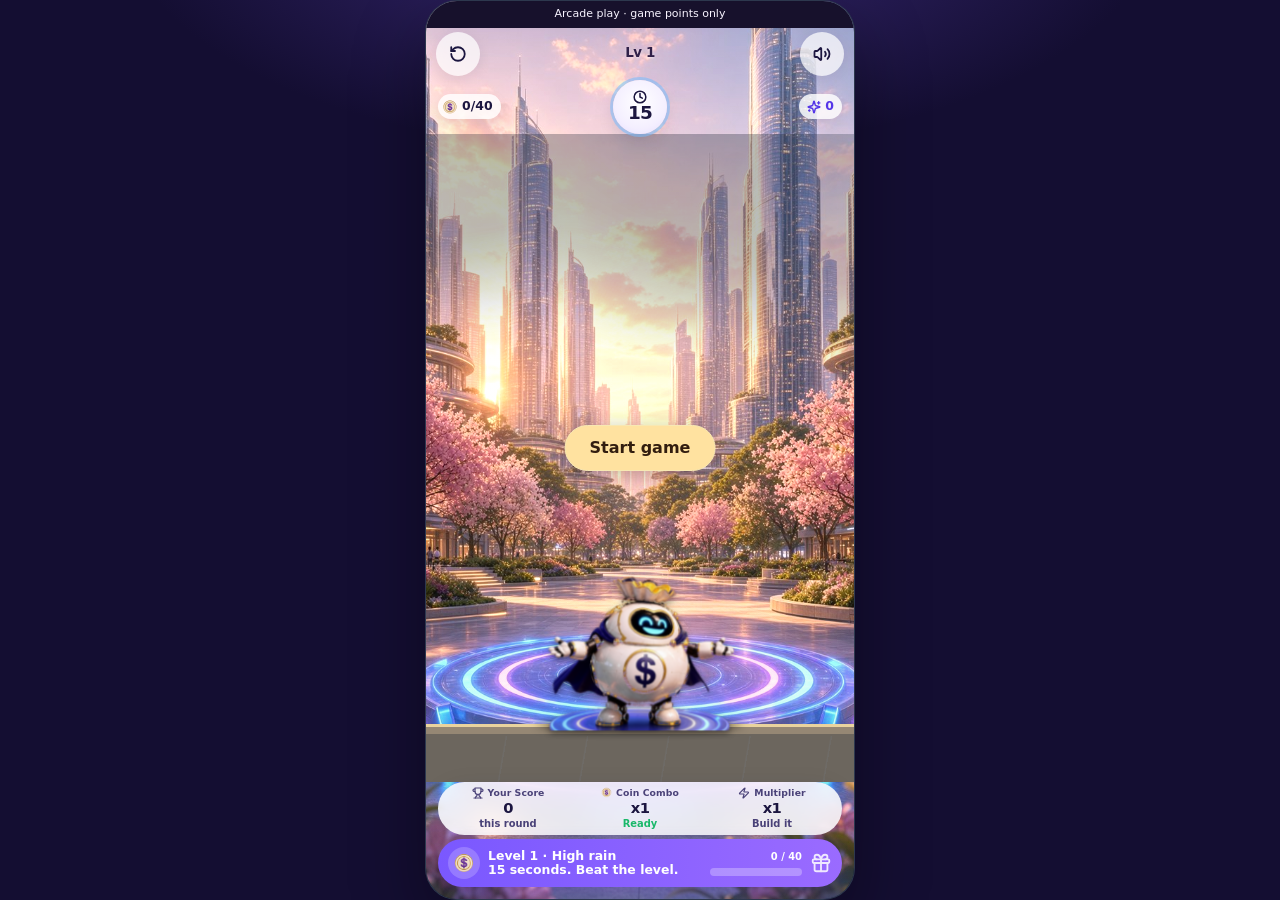
==== commit b0a75d15: "Publish removal of Ultra Overdrive voice callout" ====
--- a/index.html
+++ b/index.html
@@ -1,5 +1,5 @@
 <!doctype html>
-<html lang="en"><head><meta charset="UTF-8"><meta name="viewport" content="width=device-width, initial-scale=1, viewport-fit=cover"><meta name="theme-color" content="#6b4cff"><meta name="description" content="Moneybags Bonus from KYREC. Arcade game points stay separate from Family Points."><title>Moneybags Bonus · KYREC</title>  <script type="module" crossorigin src="/assets/game-DZsyI_Ao.js"></script>
+<html lang="en"><head><meta charset="UTF-8"><meta name="viewport" content="width=device-width, initial-scale=1, viewport-fit=cover"><meta name="theme-color" content="#6b4cff"><meta name="description" content="Moneybags Bonus from KYREC. Arcade game points stay separate from Family Points."><title>Moneybags Bonus · KYREC</title>  <script type="module" crossorigin src="/assets/game-BBupDwK8.js"></script>
   <link rel="stylesheet" crossorigin href="/assets/game-CVjjWI76.css">
 </head><body><div id="app"></div></body></html>
 
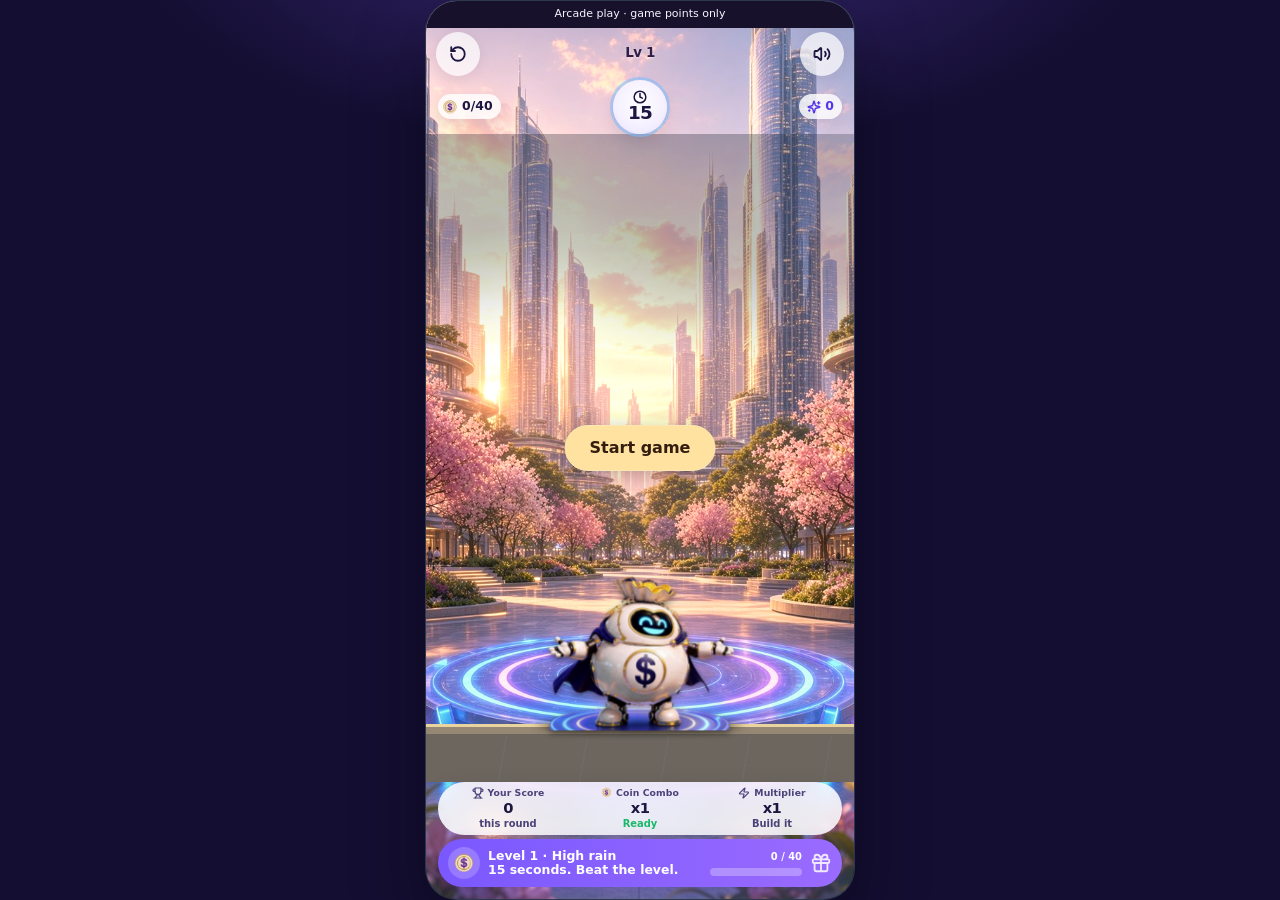
==== commit aa59bfad: "Publish removal of remaining Vault wording and callouts" ====
--- a/index.html
+++ b/index.html
@@ -1,5 +1,5 @@
 <!doctype html>
-<html lang="en"><head><meta charset="UTF-8"><meta name="viewport" content="width=device-width, initial-scale=1, viewport-fit=cover"><meta name="theme-color" content="#6b4cff"><meta name="description" content="Moneybags Bonus from KYREC. Arcade game points stay separate from Family Points."><title>Moneybags Bonus · KYREC</title>  <script type="module" crossorigin src="/assets/game-BBupDwK8.js"></script>
+<html lang="en"><head><meta charset="UTF-8"><meta name="viewport" content="width=device-width, initial-scale=1, viewport-fit=cover"><meta name="theme-color" content="#6b4cff"><meta name="description" content="Moneybags Bonus from KYREC. Arcade game points stay separate from Family Points."><title>Moneybags Bonus · KYREC</title>  <script type="module" crossorigin src="/assets/game-97ijUmqx.js"></script>
   <link rel="stylesheet" crossorigin href="/assets/game-CVjjWI76.css">
 </head><body><div id="app"></div></body></html>
 
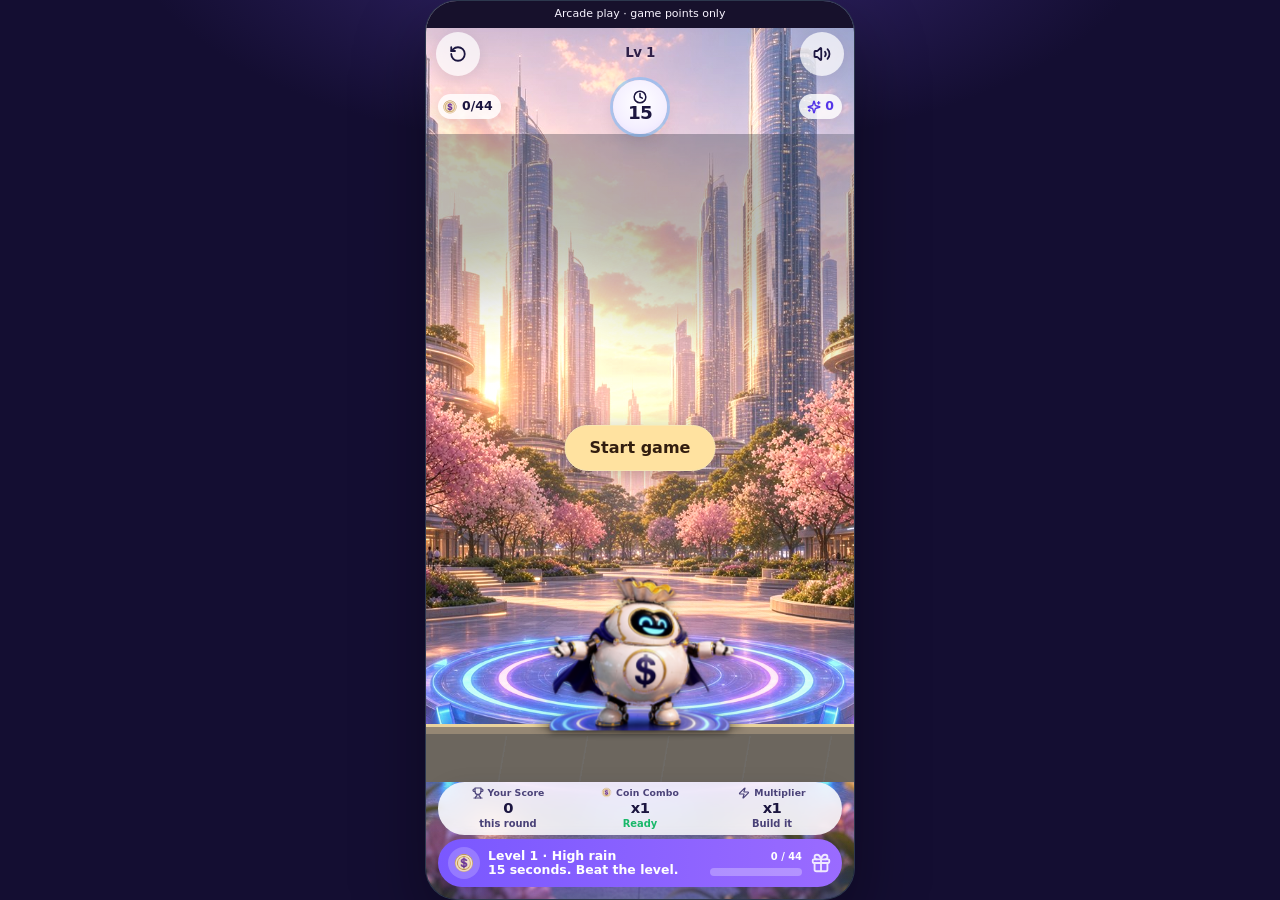
==== commit 8e6d6a24: "Publish ten-percent harder Moneybags campaign targets" ====
--- a/index.html
+++ b/index.html
@@ -1,5 +1,5 @@
 <!doctype html>
-<html lang="en"><head><meta charset="UTF-8"><meta name="viewport" content="width=device-width, initial-scale=1, viewport-fit=cover"><meta name="theme-color" content="#6b4cff"><meta name="description" content="Moneybags Bonus from KYREC. Arcade game points stay separate from Family Points."><title>Moneybags Bonus · KYREC</title>  <script type="module" crossorigin src="/assets/game-97ijUmqx.js"></script>
+<html lang="en"><head><meta charset="UTF-8"><meta name="viewport" content="width=device-width, initial-scale=1, viewport-fit=cover"><meta name="theme-color" content="#6b4cff"><meta name="description" content="Moneybags Bonus from KYREC. Arcade game points stay separate from Family Points."><title>Moneybags Bonus · KYREC</title>  <script type="module" crossorigin src="/assets/game-0dC1DU17.js"></script>
   <link rel="stylesheet" crossorigin href="/assets/game-CVjjWI76.css">
 </head><body><div id="app"></div></body></html>
 
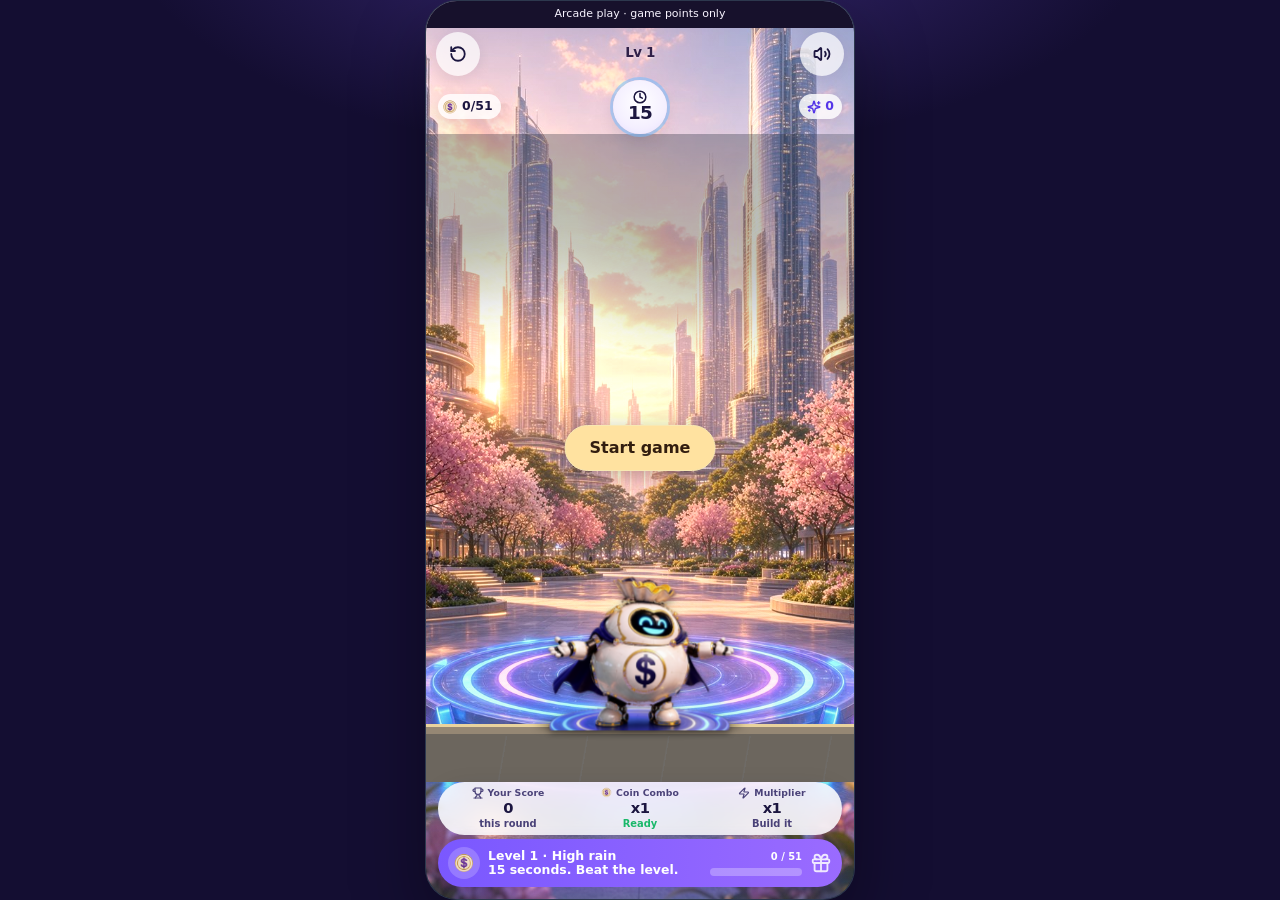
==== commit 07bb3d11: "Deploy streak-unlocked specials and 15 percent higher targets" ====
--- a/index.html
+++ b/index.html
@@ -1,6 +1,6 @@
 <!doctype html>
-<html lang="en"><head><meta charset="UTF-8"><meta name="viewport" content="width=device-width, initial-scale=1, viewport-fit=cover"><meta name="theme-color" content="#6b4cff"><meta name="description" content="Moneybags Bonus from KYREC. Arcade game points stay separate from Family Points."><title>Moneybags Bonus · KYREC</title>  <script type="module" crossorigin src="/assets/game-0dC1DU17.js"></script>
-  <link rel="stylesheet" crossorigin href="/assets/game-CVjjWI76.css">
+<html lang="en"><head><meta charset="UTF-8"><meta name="viewport" content="width=device-width, initial-scale=1, viewport-fit=cover"><meta name="theme-color" content="#6b4cff"><meta name="description" content="Moneybags Bonus from KYREC. Arcade game points stay separate from Family Points."><title>Moneybags Bonus · KYREC</title>  <script type="module" crossorigin src="/assets/game-7ZoDEwms.js"></script>
+  <link rel="stylesheet" crossorigin href="/assets/game-B3yxrZrm.css">
 </head><body><div id="app"></div></body></html>
 
 
--- a/assets/game-B3yxrZrm.css
+++ b/assets/game-B3yxrZrm.css
@@ -0,0 +1,2 @@
+/*! tailwindcss v4.3.5 | MIT License | https://tailwindcss.com */
+@layer properties{@supports (((-webkit-hyphens:none)) and (not (margin-trim:block))) or ((-moz-orient:inline) and (not (color:rgb(from red r g b)))){*,:before,:after,::backdrop{--tw-rotate-x:initial;--tw-rotate-y:initial;--tw-rotate-z:initial;--tw-skew-x:initial;--tw-skew-y:initial;--tw-blur:initial;--tw-brightness:initial;--tw-contrast:initial;--tw-grayscale:initial;--tw-hue-rotate:initial;--tw-invert:initial;--tw-opacity:initial;--tw-saturate:initial;--tw-sepia:initial;--tw-drop-shadow:initial;--tw-drop-shadow-color:initial;--tw-drop-shadow-alpha:100%;--tw-drop-shadow-size:initial}}}@layer theme{:root,:host{--font-sans:"Nunito", "Segoe UI", system-ui, sans-serif;--font-mono:ui-monospace, SFMono-Regular, Menlo, Monaco, Consolas, "Liberation Mono", "Courier New", monospace;--radius-xl:28px;--default-transition-duration:.15s;--default-transition-timing-function:cubic-bezier(.4, 0, .2, 1);--default-font-family:var(--font-sans);--default-mono-font-family:var(--font-mono);--color-ink:#1c1640;--color-ink-soft:#4a4278;--color-paper:#fff;--color-paper-soft:#f6f1ff;--color-glass:#ffffffdb;--color-purple:#6b4cff;--color-purple-deep:#5536e8;--color-gold:#f5c542;--color-gold-deep:#e0a51a;--color-fire:#ff7a2a;--color-good:#19b86a;--shadow-glass:0 10px 28px #1c164024}}@layer base{*,:after,:before,::backdrop{box-sizing:border-box;border:0 solid;margin:0;padding:0}::file-selector-button{box-sizing:border-box;border:0 solid;margin:0;padding:0}html,:host{-webkit-text-size-adjust:100%;tab-size:4;line-height:1.5;font-family:var(--default-font-family,-apple-system, BlinkMacSystemFont, "Segoe UI", Roboto, "Helvetica Neue", "Noto Sans", Arial, sans-serif, "Apple Color Emoji", "Segoe UI Emoji", "Segoe UI Symbol", "Noto Color Emoji");font-feature-settings:var(--default-font-feature-settings,normal);font-variation-settings:var(--default-font-variation-settings,normal);-webkit-tap-highlight-color:transparent}hr{height:0;color:inherit;border-top-width:1px}abbr:where([title]){-webkit-text-decoration:underline dotted;text-decoration:underline dotted}h1,h2,h3,h4,h5,h6{font-size:inherit;font-weight:inherit}a{color:inherit;-webkit-text-decoration:inherit;-webkit-text-decoration:inherit;-webkit-text-decoration:inherit;-webkit-text-decoration:inherit;text-decoration:inherit}b,strong{font-weight:bolder}code,kbd,samp,pre{font-family:var(--default-mono-font-family,ui-monospace, SFMono-Regular, Menlo, Monaco, Consolas, "Liberation Mono", "Courier New", monospace);font-feature-settings:var(--default-mono-font-feature-settings,normal);font-variation-settings:var(--default-mono-font-variation-settings,normal);font-size:1em}small{font-size:80%}sub,sup{vertical-align:baseline;font-size:75%;line-height:0;position:relative}sub{bottom:-.25em}sup{top:-.5em}table{text-indent:0;border-color:inherit;border-collapse:collapse}:-moz-focusring:where(:not(iframe)){outline:auto}progress{vertical-align:baseline}summary{display:list-item}ol,ul,menu{list-style:none}img,svg,video,canvas,audio,iframe,embed,object{vertical-align:middle;display:block}img,video{max-width:100%;height:auto}button,input,select,optgroup,textarea{font:inherit;font-feature-settings:inherit;font-variation-settings:inherit;letter-spacing:inherit;color:inherit;opacity:1;background-color:#0000;border-radius:0}::file-selector-button{font:inherit;font-feature-settings:inherit;font-variation-settings:inherit;letter-spacing:inherit;color:inherit;opacity:1;background-color:#0000;border-radius:0}:where(select:is([multiple],[size])) optgroup{font-weight:bolder}:where(select:is([multiple],[size])) optgroup option{padding-inline-start:20px}::file-selector-button{margin-inline-end:4px}::placeholder{opacity:1}@supports (not ((-webkit-appearance:-apple-pay-button))) or (contain-intrinsic-size:1px){::placeholder{color:currentColor}@supports (color:color-mix(in lab, red, red)){::placeholder{color:color-mix(in oklab, currentcolor 50%, transparent)}}}textarea{resize:vertical}::-webkit-search-decoration{-webkit-appearance:none}::-webkit-date-and-time-value{min-height:1lh;text-align:inherit}::-webkit-datetime-edit{display:inline-flex}::-webkit-datetime-edit-fields-wrapper{padding:0}::-webkit-datetime-edit{padding-block:0}::-webkit-datetime-edit-year-field{padding-block:0}::-webkit-datetime-edit-month-field{padding-block:0}::-webkit-datetime-edit-day-field{padding-block:0}::-webkit-datetime-edit-hour-field{padding-block:0}::-webkit-datetime-edit-minute-field{padding-block:0}::-webkit-datetime-edit-second-field{padding-block:0}::-webkit-datetime-edit-millisecond-field{padding-block:0}::-webkit-datetime-edit-meridiem-field{padding-block:0}::-webkit-calendar-picker-indicator{line-height:1}:-moz-ui-invalid{box-shadow:none}button,input:where([type=button],[type=reset],[type=submit]){appearance:button}::file-selector-button{appearance:button}::-webkit-inner-spin-button{height:auto}::-webkit-outer-spin-button{height:auto}[hidden]:where(:not([hidden=until-found])){display:none!important}button:not(:disabled),[role=button]:not(:disabled){cursor:pointer}html,body,#app{height:100%;min-height:100%;color:var(--color-ink);font-family:var(--font-sans);background:#140e32}body{margin:0}}@layer components;@layer utilities{.visible{visibility:visible}.absolute{position:absolute}.fixed{position:fixed}.block{display:block}.flex{display:flex}.hidden{display:none}.inline{display:inline}.inline-block{display:inline-block}.transform{transform:var(--tw-rotate-x, ) var(--tw-rotate-y, ) var(--tw-rotate-z, ) var(--tw-skew-x, ) var(--tw-skew-y, )}.resize{resize:both}.rounded{border-radius:.25rem}.blur{--tw-blur:blur(8px);filter:var(--tw-blur, ) var(--tw-brightness, ) var(--tw-contrast, ) var(--tw-grayscale, ) var(--tw-hue-rotate, ) var(--tw-invert, ) var(--tw-saturate, ) var(--tw-sepia, ) var(--tw-drop-shadow, )}.filter\!{filter:var(--tw-blur, ) var(--tw-brightness, ) var(--tw-contrast, ) var(--tw-grayscale, ) var(--tw-hue-rotate, ) var(--tw-invert, ) var(--tw-saturate, ) var(--tw-sepia, ) var(--tw-drop-shadow, )!important}.transition{transition-property:color,background-color,border-color,outline-color,text-decoration-color,fill,stroke,--tw-gradient-from,--tw-gradient-via,--tw-gradient-to,opacity,box-shadow,transform,translate,scale,rotate,filter,-webkit-backdrop-filter,backdrop-filter,display,content-visibility,overlay,pointer-events;transition-timing-function:var(--tw-ease,var(--default-transition-timing-function));transition-duration:var(--tw-duration,var(--default-transition-duration))}}.tabular{font-variant-numeric:tabular-nums}.shell{background:radial-gradient(900px 420px at 50% -10%,#3a2a78 0%,#0000 58%),#140e32;place-items:center;min-height:100dvh;display:grid}.shell.is-embed{background:#140e32}.shell.is-embed .phone{width:100%;max-width:430px;max-height:none}.phone{width:min(100vw,430px);height:100dvh;max-height:932px;color:var(--color-ink);isolation:isolate;flex-direction:column;display:flex;position:relative;overflow:hidden}.phone-bg{object-fit:cover;object-position:center 40%;z-index:0;pointer-events:none;width:100%;height:100%;position:absolute;inset:0}.phone-wash{z-index:1;pointer-events:none;background:linear-gradient(#f7f2ff8c 0%,#0000 18% 62%,#f4ecffb8 100%);position:absolute;inset:0}.topbar,.stat-row,.saved-pill,.field,.meters,.roster,.bonus-bar,.veil{z-index:2;position:relative}.topbar{padding:calc(4px + env(safe-area-inset-top)) 10px 2px;align-items:center;gap:8px;display:flex}.wordmark{text-align:center;letter-spacing:-.03em;color:var(--color-ink);flex:1;margin:0;font-size:.84rem;font-weight:800}.brand{text-align:center;flex:1;min-width:0}.brand .wordmark{flex:none}.level-tag{letter-spacing:.12em;text-transform:uppercase;color:var(--color-purple);margin:2px 0 0;font-size:.68rem;font-weight:800}.level-path{z-index:2;justify-content:center;gap:8px;margin:0 16px 4px;padding:0;list-style:none;display:flex;position:relative}.pip{width:28px;height:28px;color:var(--color-ink-soft);background:#ffffff8c;border-radius:999px;place-items:center;font-size:.72rem;font-weight:800;display:grid}.pip-done{background:var(--color-purple);color:var(--color-paper)}.pip-now{background:var(--color-gold,#e2b039);color:var(--color-ink);box-shadow:0 0 0 3px #e2b03959}.phone.is-prime .phone-wash{background:linear-gradient(#ffd25047 0%,#0000 22% 58%,#f4ecffb8 100%)}.ghost-round{width:32px;height:32px;color:var(--color-ink);background:#ffffffb8;border:0;border-radius:999px;place-items:center;display:grid;box-shadow:0 4px 14px #1c164014}.play-hud{z-index:3;grid-template-columns:1fr auto 1fr;align-items:center;gap:8px;margin:2px 12px 0;display:grid;position:relative}.coin-chip{background:#ffffffd1;border-radius:999px;justify-self:start;align-items:center;gap:4px;padding:3px 8px 3px 4px;font-size:.78rem;font-weight:800;display:inline-flex;box-shadow:0 4px 12px #1c164014}.coin-chip.pts{color:var(--color-purple-deep,#3a2a78);justify-self:end;padding-left:8px}.meters.is-dock{margin-bottom:10px;padding:2px 6px}.meters.is-dock .meter-kicker,.meters.is-dock .meter-sub{display:none}.meters.is-dock .meter-val{font-size:.82rem}.coin-chip img{object-fit:contain;width:16px;height:16px}.clock-face{width:54px;height:54px;color:var(--color-ink);background:radial-gradient(circle at 50% 42%,#fff 0%,#f4efff 62%,#e4dcff 100%);border-radius:50%;align-content:center;place-items:center;gap:0;display:grid;box-shadow:0 0 0 3px #78beff8c,0 8px 16px #1c16401f}.clock-face b{letter-spacing:-.04em;font-size:1.15rem;line-height:1}.clock-face.hurry{color:var(--color-fire);box-shadow:0 0 0 3px #ff783cb3,0 8px 16px #1c16401f}.stat-row{background:var(--color-glass);border-radius:var(--radius-xl);box-shadow:var(--shadow-glass);-webkit-backdrop-filter:blur(12px);backdrop-filter:blur(12px);grid-template-columns:1fr 1fr 1fr;gap:6px;margin:0 12px;padding:8px 10px;display:grid}.stat{align-items:center;gap:6px;min-width:0;display:flex}.stat-val{letter-spacing:-.03em;margin:0;font-size:.98rem;font-weight:800;line-height:1.1}.stat-lbl{color:var(--color-ink-soft);letter-spacing:.01em;white-space:nowrap;margin:1px 0 0;font-size:.62rem;font-weight:700}.stat-ico{color:var(--color-purple);flex-shrink:0}.stat-ico.clock{color:var(--color-purple-deep)}.stat.hurry .stat-val,.stat.hurry .stat-ico{color:var(--color-fire)}.stat.hurry .stat-val{animation:.45s cubic-bezier(.34,1.36,.64,1) pop}.stat-ico.pts{color:var(--color-purple)}.stat-coin{object-fit:contain;width:22px;height:22px}.saved-pill{background:var(--color-glass);color:var(--color-ink);border-radius:999px;align-self:center;align-items:center;gap:6px;margin:8px 0 0;padding:5px 12px 5px 6px;font-size:.72rem;font-weight:800;display:inline-flex;box-shadow:0 6px 16px #1c16401a}.saved-check{background:var(--color-purple);width:18px;height:18px;color:var(--color-paper);border-radius:999px;place-items:center;display:grid}.field{touch-action:none;-webkit-user-select:none;user-select:none;flex:1;min-height:180px;position:relative;overflow:hidden}.field.is-start{cursor:pointer}.mascot-wrap{pointer-events:none;z-index:4;transform-origin:50% 100%;filter:drop-shadow(0 12px 10px #2850a047);width:min(60%,258px);position:absolute;top:90%;left:50%;transform:translate(-50%,-100%)}.mascot-wrap.glow{filter:drop-shadow(0 0 18px #ffd250f2)drop-shadow(0 0 42px #ff8c28bf)drop-shadow(0 10px 12px #1c164038)}.mascot-wrap.glow:before{content:"";pointer-events:none;z-index:-1;background:radial-gradient(circle,#ffdc5a73 0%,#ff78282e 46%,#0000 72%);border-radius:50%;width:78%;height:78%;animation:.9s ease-in-out infinite fire-aura;position:absolute;top:42%;left:50%;transform:translate(-50%,-50%)}.mascot{object-fit:contain;object-position:center bottom;transform-origin:50% 100%;image-rendering:auto;will-change:transform;width:100%;max-width:100%;height:auto;max-height:min(38dvh,300px);margin-inline:auto;animation:2.6s ease-in-out infinite moneybags-live;display:block}@keyframes moneybags-live{0%,to{transform:translateY(0)rotate(-1deg)}50%{transform:translateY(-7px)rotate(1.2deg)}}.phone[data-phase=paused] .mascot,.phone[data-phase=results] .mascot{animation-play-state:paused}.companion-visits{z-index:2;pointer-events:none;position:absolute;inset:0;overflow:hidden}.companion-visit{aspect-ratio:512/444;transform-origin:50% 100%;pointer-events:none;height:min(40vw,172px);position:absolute;top:90%;transform:translate(-50%,-100%)}.walker-body{width:100%;height:100%;display:block;overflow:visible}.companion-visit.guest-pulse{height:min(28.1vw,121px)}.companion-visit.guest-stan{height:min(41.6vw,179px)}.walker-shadow{filter:blur(2px);background:#29184450;border-radius:50%;width:34%;height:5px;position:absolute;bottom:0;left:50%;transform:translate(-50%)}.guest-greeting,.guest-name{white-space:nowrap;color:#352354;background:#fff8eeeb;border:1px solid #e6d1aa;border-radius:999px;padding:4px 8px;font-size:10px;font-weight:800;position:absolute;left:50%;transform:translate(-50%);box-shadow:0 3px 12px #2011441a}.guest-greeting{top:-16px}.guest-name{background:#f3e9ffe8;padding:2px 7px;font-size:9px;bottom:-15px}.skyfall-banner{z-index:8;color:#fff3cc;white-space:nowrap;pointer-events:none;background:linear-gradient(135deg,#24113ddd,#583073d9);border:1px solid #ffe6a5b3;border-radius:16px;justify-items:center;gap:1px;padding:7px 16px;display:grid;position:absolute;top:3%;left:50%;transform:translate(-50%);box-shadow:0 3px 20px #f7ca502b}.skyfall-banner b{letter-spacing:.16em;font-size:20px;line-height:1.1}.skyfall-banner span{font-size:10px;font-weight:700}.is-skyfall .pickup.is-comet{filter:none}.is-skyfall .pickup.is-comet img{filter:drop-shadow(0 0 3px #ffdc80b3)}.is-skyfall .trail-comet{box-shadow:none;opacity:.75;height:2px}.mascot.planted{animation:none}@keyframes idle-live{0%,to{transform:translateY(0)scale(1)}50%{transform:translateY(-6px)scale(1.03,.97)}}.mascot.guest{width:auto;max-height:min(20vh,128px);margin-inline:auto;animation:2.4s ease-in-out infinite sway-thin}.mascot.grow-fill,.mascot.grow-big,.mascot.grow-skinny{animation:none}.mascot-wrap.vault-overdrive,.mascot-wrap.glow.vault-overdrive{filter:drop-shadow(0 0 8px #fff4a0)drop-shadow(0 0 22px #ffba14f2)drop-shadow(0 0 46px #ff7800b3)}.mascot-wrap.vault-ultra,.mascot-wrap.glow-ultra.vault-ultra{filter:drop-shadow(0 0 10px #ffffdc)drop-shadow(0 0 24px #ffdc3c)drop-shadow(0 0 52px #78c8ffd9)}.mascot-wrap.glow:before,.mascot-wrap.glow-ultra:before{opacity:.8;animation:none}.mascot-wrap.charging{animation:.9s ease-in-out infinite charge-pulse}.phone.is-super .phone-wash{background:linear-gradient(#ffd67852 0%,#0000 24% 58%,#ffaa4647 100%)}.phone.is-ultra .phone-wash{background:linear-gradient(#aad2ff52 0%,#0000 22% 56%,#ffbe5042 100%)}.phone.is-ultra .ground-disc{background:radial-gradient(#c8e6ffe6 0%,#ffbe4680 42%,#0000 74%);box-shadow:0 0 32px #8cbeff8c}@keyframes charge-pulse{0%,to{filter:drop-shadow(0 0 8px #ffd25066)}50%{filter:drop-shadow(0 0 28px #ffaa28d9)}}.phone.is-fire .phone-wash{background:linear-gradient(#ffd69647 0%,#0000 22% 58%,#ffaa5038 100%)}.phone.is-fire .ground-disc{background:radial-gradient(#ffdc5ad9 0%,#ff8c3273 40%,#0000 74%);box-shadow:0 0 28px #ffaa3c8c}.mascot.pose-win{animation:2.6s ease-in-out infinite settle}.pickup-coin img{filter:drop-shadow(0 3px 5px #a06e0a66)}.spark-img{pointer-events:none;z-index:7;object-fit:contain;position:absolute;transform:translate(-50%,-50%)}.ground,.ground-floor,.ground-edge{display:none}.ground-disc{background:radial-gradient(#d2fafff2 0%,#5abeff8c 28%,#785aff47 58%,#0000 74%);border-radius:50%;width:86%;height:58%;position:absolute;bottom:0;left:50%;transform:translate(-50%);box-shadow:0 0 28px #50c8ffbf,inset 0 0 16px #ffffff8c}.pickup{filter:drop-shadow(0 6px 8px #1c16402e);background:0 0;border:0;min-width:clamp(44px,14vw,64px);min-height:clamp(44px,14vw,64px);padding:0;position:absolute;overflow:visible}.pickup img{z-index:1;object-fit:contain;pointer-events:none;width:100%;height:100%;position:relative}.star-trail{transform-origin:100%;pointer-events:none;z-index:0;background:linear-gradient(90deg,#0000 0%,#fffadc0d 30%,#ffe68cd9 78%,#fff 100%);border-radius:999px;height:5px;position:absolute;top:50%;left:50%;box-shadow:0 0 8px #ffd250d9}.trail-gem{background:linear-gradient(90deg,#0000 0%,#be8cff1a 28%,#b46effe6 80%,#fff 100%);height:4px;box-shadow:0 0 8px #a05affd9}.trail-jackpot{background:linear-gradient(90deg,#0000 0%,#ffc85026 20%,#ffb428e6 70%,#fff 100%);height:8px;box-shadow:0 0 14px #ffbe3cf2}.trail-comet{background:linear-gradient(90deg,#0000 0%,#ffdc8c00 6%,#ffbe3c73 48%,#fff 100%);height:3px;box-shadow:0 0 8px #ffd25ad9}.pickup.is-comet img{filter:drop-shadow(0 0 8px #ffe696f2)}.trail-card{background:linear-gradient(90deg,#0000 0%,#dcdce60d 30%,#e6e6f0bf 82%,#fff 100%);height:3px;box-shadow:0 0 8px #b4b4c8b3}.black-card{z-index:1;pointer-events:none;background:linear-gradient(155deg,#3a3a44 0%,#121216 55%,#07070a 100%);border:1.5px solid #e6c56a;border-radius:7px;width:80%;height:68%;position:absolute;top:16%;left:10%;box-shadow:0 6px 12px #0006,inset 0 0 0 1px #ffffff14}.black-card i{background:linear-gradient(90deg,#f3e2b0,#8d7340);border-radius:3px;width:32%;height:24%;position:absolute;top:22%;left:12%}.black-jack{z-index:1;color:#f7e7b2;pointer-events:none;background:radial-gradient(circle at 35% 30%,#4a4a55,#0c0c10 68%);border:2px solid #f0d78a;border-radius:50%;place-items:center;width:84%;height:84%;display:grid;position:absolute;top:8%;left:8%;box-shadow:0 0 12px #f0d78aa6}.black-jack b{letter-spacing:-.04em;font-size:.85rem}.black-card b{color:#f4e7c2;letter-spacing:.12em;font-size:9px;line-height:1;position:absolute;bottom:12%;right:10%}.tone-day{color:#f4f4f8;text-shadow:0 1px #111,0 0 8px #ffffff73}.star-glint{z-index:2;clip-path:polygon(50% 0,58% 42%,100% 50%,58% 58%,50% 100%,42% 58%,0 50%,42% 42%);filter:drop-shadow(0 0 4px #fff0b4f2);pointer-events:none;background:#fff;width:11px;height:11px;animation:.85s ease-in-out infinite twinkle;position:absolute;top:16%;left:12%}.pickup-jackpot .star-glint{width:16px;height:16px}.star-glint.b{width:7px;height:7px;animation-delay:.42s;inset:auto 14% 18% auto}.pickup-jackpot{animation:1.1s ease-in-out infinite pulse}.jackpot-tag{color:var(--color-paper);pointer-events:none;background:linear-gradient(#8a63ff,#5b35e4);border-radius:999px;flex-direction:column;align-items:center;padding:4px 8px 5px;display:flex;position:absolute;top:-8px;right:-6px;box-shadow:0 6px 14px #5b35e459}.jackpot-tag span{letter-spacing:.08em;text-transform:uppercase;font-size:.55rem;font-weight:800;line-height:1}.jackpot-tag b{font-size:.95rem;line-height:1.05}.floater{pointer-events:none;z-index:8;text-shadow:0 2px #ffffff80;font-size:1.15rem;font-weight:900;position:absolute;transform:translate(-50%,-50%)}.tone-gold{color:var(--color-gold-deep)}.tone-purple{color:var(--color-purple-deep)}.tone-fire{color:var(--color-fire)}.spark{pointer-events:none;z-index:7;border-radius:999px;position:absolute;transform:translate(-50%,-50%)}.who{z-index:6;margin:8px 12px 0;position:relative}.who p{text-align:center;color:var(--color-ink);margin:0 4px 6px;font-size:.95rem;font-weight:800}.who-row{grid-template-columns:repeat(4,1fr);gap:8px;display:grid}.who-row button{background:var(--color-glass);min-height:92px;color:var(--color-ink);border:2px solid #0000;border-radius:16px;flex-direction:column;align-items:center;gap:4px;padding:6px 4px 8px;display:flex}.who-row button.on{border-color:#e6b325;box-shadow:0 0 0 3px #ffd25073}.who-row img{object-fit:contain;object-position:center bottom;width:100%;height:64px}.who-row span{font-size:.68rem;font-weight:800;line-height:1}.speech{z-index:9;background:var(--color-glass);max-width:86%;color:var(--color-ink);box-shadow:var(--shadow-glass);text-align:center;border-radius:16px 16px 16px 6px;align-self:center;margin:6px 16px 0;padding:6px 12px;font-size:.78rem;font-weight:800;position:relative}.start-chip{z-index:10;flex-direction:column;align-items:center;gap:6px;margin:8px 16px 0;display:flex;position:relative}.hint{text-align:center;color:var(--color-ink);background:#ffffffb8;border-radius:999px;align-self:center;margin:6px 16px 0;padding:5px 12px;font-size:.75rem;font-weight:800;box-shadow:0 4px 12px #1c16401a}.start-row{gap:8px;display:flex}.start-chip .btn-primary{justify-content:center;min-width:180px}.start-chip .btn-ghost{background:#ffffffdb}.howto.on-field{box-shadow:var(--shadow-glass);background:#ffffffeb;border-radius:16px;margin:0;padding:10px 14px 10px 28px}.meters{background:var(--color-glass);border-radius:var(--radius-xl);box-shadow:var(--shadow-glass);-webkit-backdrop-filter:blur(12px);backdrop-filter:blur(12px);grid-template-columns:repeat(3,1fr);margin:0 12px 4px;padding:4px 4px 3px;display:grid}.meter{text-align:center;min-width:0;padding:0 4px}.meter-kicker{color:var(--color-ink-soft);letter-spacing:.01em;white-space:nowrap;justify-content:center;align-items:center;gap:4px;margin:0;font-size:.58rem;font-weight:800;display:flex}.meter-kicker img{width:11px;height:11px}.meter-val{letter-spacing:-.04em;margin:0;font-size:.92rem;font-weight:900;line-height:1.1}.meter-sub{color:var(--color-ink-soft);margin:1px 0 0;font-size:.62rem;font-weight:800}.meter-sub.good{color:var(--color-good)}.meter-sub.fire-lbl,.meter.fire .meter-val{color:var(--color-fire)}.roster{background:var(--color-glass);border-radius:var(--radius-xl);box-shadow:var(--shadow-glass);-webkit-backdrop-filter:blur(12px);backdrop-filter:blur(12px);grid-template-columns:repeat(5,1fr);gap:4px;margin:0 12px 6px;padding:4px 6px;display:grid}.mate{text-align:center;margin:0;position:relative}.mate img,.silhouette{object-fit:contain;background:linear-gradient(#efe8ff,#ddd4f6);border-radius:999px;width:36px;height:36px;margin:0 auto 4px;display:block}.mate.active img{box-shadow:0 0 0 3px var(--color-paper), 0 0 0 5px var(--color-purple)}.mate.locked img{filter:grayscale()brightness(.55)contrast(1.1);background:linear-gradient(#c9c4d8,#9d98b0)}.mate.locked .lock{color:var(--color-ink);background:var(--color-paper);border-radius:999px;padding:2px;position:absolute;top:34px;right:calc(50% - 26px);box-shadow:0 2px 6px #1c164029}.mate figcaption{flex-direction:column;gap:0;display:flex}.mate b{letter-spacing:-.02em;font-size:.68rem;font-weight:800}.mate span{color:var(--color-ink-soft);font-size:.58rem;font-weight:700}.bonus-bar{margin:0 12px calc(12px + env(safe-area-inset-bottom));color:var(--color-paper);background:linear-gradient(90deg,#7a58ff,#9a6bff);border-radius:999px;grid-template-columns:auto 1fr auto auto;align-items:center;gap:8px;padding:8px 10px;display:grid;box-shadow:0 10px 22px #5b35e447}.bonus-bar.filled{background:linear-gradient(90deg,#f5a31a,#ff7a2a)}.bonus-bar.is-start{cursor:pointer}.bonus-ico{background:#fff3;border-radius:999px;place-items:center;width:32px;height:32px;display:grid}.bonus-ico img{width:22px;height:22px}.bonus-copy{min-width:0}.bonus-copy p{margin:0;font-size:.78rem;font-weight:800;line-height:1.15}.bonus-track{width:92px}.bonus-count{text-align:right;margin-bottom:3px;font-size:.62rem;font-weight:800;display:block}.track{background:#ffffff47;border-radius:999px;height:8px;overflow:hidden}.fill{background:linear-gradient(90deg,#ffe27a,#fff);border-radius:999px;height:100%;transition:width .18s cubic-bezier(.22,1,.36,1)}.gift{opacity:.85}.gift.pop{color:var(--color-paper);animation:.55s cubic-bezier(.34,1.36,.64,1) pop}.veil{z-index:12;padding:18px 16px calc(18px + env(safe-area-inset-bottom));background:linear-gradient(#140e3205 35%,#140e3266 100%);justify-content:center;align-items:flex-end;display:flex;position:absolute;inset:0}.veil-title{background:linear-gradient(#0000 48%,#140e3247 100%)}.panel{background:#fffffff0;border-radius:28px;width:100%;padding:22px 20px 18px;box-shadow:0 18px 40px #140e3238}.panel.compact{padding:14px 16px}.panel.compact h2{margin:4px 0 10px;font-size:1.22rem}.eyebrow{letter-spacing:.14em;text-transform:uppercase;color:var(--color-purple);margin:0;font-size:.7rem;font-weight:800}.panel h2{letter-spacing:-.04em;margin:6px 0 8px;font-size:1.55rem;font-weight:900;line-height:1.15}.lede{color:var(--color-ink-soft);margin:0 0 14px;font-size:.9rem;font-weight:650;line-height:1.45}.best{margin:0 0 12px;font-size:.88rem;font-weight:800}.result{letter-spacing:-.05em;margin:0 0 4px;font-size:2.4rem;font-weight:900}.stamp{color:var(--color-purple);letter-spacing:.08em;text-transform:uppercase;background:#6b4cff24;border-radius:999px;margin:0 0 10px;padding:4px 10px;font-size:.72rem;font-weight:800;display:inline-flex}.wheel-wrap{width:132px;height:132px;margin:2px auto 12px;position:relative}.wheel{border:4px solid #fff;border-radius:50%;width:100%;height:100%;transition:transform 2.6s cubic-bezier(.12,.7,.08,1);box-shadow:0 8px 18px #1c164038}.wheel-pointer{z-index:2;border-left:8px solid #0000;border-right:8px solid #0000;border-top:14px solid var(--color-ink);width:0;height:0;position:absolute;top:-2px;left:50%;transform:translate(-50%)}.wheel-label{text-align:center;color:#fff;text-shadow:0 1px 2px #1c16408c;pointer-events:none;width:28px;margin-left:-14px;font-size:.68rem;font-weight:900;position:absolute;top:50%;left:50%}.wheel-spin{z-index:3;background:var(--color-ink);color:#fff;width:58px;height:58px;font:inherit;border:3px solid #fff;border-radius:50%;font-size:.78rem;font-weight:900;line-height:1.05;position:absolute;top:50%;left:50%;transform:translate(-50%,-50%);box-shadow:0 4px 10px #1c164047}.wheel-spin:disabled{opacity:1}.wheel-win{text-align:center;color:var(--color-purple-deep);margin:-4px 0 10px;font-size:.84rem;font-weight:800}.wheel-go{width:100%;margin:0 0 12px;display:block}.wheel-go:disabled{opacity:.55}.actions{flex-wrap:wrap;gap:8px;display:flex}.btn-primary,.btn-ghost{border:1px solid #0000;border-radius:14px;align-items:center;gap:8px;min-height:44px;padding:0 16px;font-size:.95rem;font-weight:800;transition:transform .15s cubic-bezier(.22,1,.36,1),opacity .15s;display:inline-flex}.btn-primary{background:var(--color-purple);color:var(--color-paper)}.btn-ghost{background:var(--color-paper-soft);color:var(--color-ink)}.btn-primary:active,.btn-ghost:active{transform:scale(.98)}.howto{color:var(--color-ink-soft);margin:14px 0 0;padding-left:18px;font-size:.84rem;font-weight:650;line-height:1.5}@keyframes sway-thin{0%,to{transform:rotate(-2.2deg)translateY(0)}50%{transform:rotate(2.2deg)translateY(-8px)}}@keyframes bounce-mid{0%,to{transform:translateY(0)rotate(-1deg)}40%{transform:translateY(-16px)rotate(1.4deg)}70%{transform:translateY(-2px)rotate(-.4deg)}}@keyframes bounce-big{0%,to{transform:translateY(0)scale(1)}32%{transform:translateY(-24px)scale(1.05,.96)}58%{transform:translateY(0)scale(.96,1.06)}}@keyframes planted-glow{0%,to{transform:rotate(-1.2deg)scale(1)}50%{transform:rotate(1.2deg)scale(1.05)}}@keyframes fire-aura{0%,to{opacity:.7;transform:translate(-50%,-50%)scale(.92)}50%{opacity:1;transform:translate(-50%,-50%)scale(1.08)}}@keyframes twinkle{0%,to{opacity:.35;transform:scale(.7)rotate(0)}50%{opacity:1;transform:scale(1.15)rotate(20deg)}}@keyframes settle{0%,to{transform:rotate(-1.5deg)}50%{transform:rotate(1.5deg)}}@keyframes pulse{50%{opacity:.5}}@keyframes pop{0%{transform:scale(.8)}60%{transform:scale(1.18)}to{transform:scale(1)}}@media (width>=720px){.phone{border:1px solid #ffffff1f;border-radius:32px;height:min(100dvh,900px);box-shadow:0 30px 70px #00000059}}@media (height<=700px){.mate img,.silhouette{width:42px;height:42px}.meter-val{font-size:1rem}.mascot-wrap{width:min(60%,258px)}}@media (prefers-reduced-motion:reduce){.mascot,.mascot.pose-fire,.mascot.pose-win,.star-glint,.pickup-jackpot,.wheel,.gift.pop,.btn-primary,.btn-ghost,.fill,.stat.hurry .stat-val,.mascot-wrap.glow:before{transition:none;animation:none}}.arcade-notice{z-index:2;padding:max(5px, env(safe-area-inset-top)) 12px 5px;color:#f8f4ff;text-align:center;background:#17112c;flex-shrink:0;margin:0;font-size:11px;position:relative}.phone{padding-bottom:env(safe-area-inset-bottom)}.ghost-round{min-width:44px;min-height:44px}button:focus-visible{outline-offset:3px;outline:3px solid #b897ff}.panel{overscroll-behavior:contain;max-height:calc(100dvh - 64px);overflow-y:auto}@media (height<=500px) and (orientation:landscape){.phone{height:500px;min-height:500px}.shell{min-height:500px}}.arcade-start{z-index:9;color:#321d0f;background:#ffe2a0;border:1px solid #f8e8b3;border-radius:999px;min-height:46px;padding:10px 24px;font-weight:800;position:absolute;bottom:5%;left:50%;transform:translate(-50%);box-shadow:0 4px 18px #1a102440}.arcade-rotate{display:none}@media (height<=500px) and (orientation:landscape){.arcade-rotate{z-index:100;color:#f8f4ff;text-align:center;background:#17112c;flex-direction:column;justify-content:center;align-items:center;gap:12px;padding:24px;display:flex;position:fixed;inset:0}.arcade-rotate h2{font-size:22px;font-weight:700}.arcade-rotate p{max-width:300px;font-size:14px}}.power-aura{z-index:-1;pointer-events:none;clip-path:polygon(50% 0,58% 20%,72% 3%,73% 30%,91% 16%,85% 48%,100% 38%,91% 79%,76% 100%,22% 100%,6% 80%,0 42%,17% 50%,8% 15%,30% 30%,29% 5%,43% 23%);background:radial-gradient(at 50% 70%,#fffbd4aa 0%,#ffca2977 36%,#ff8b0022 60%,#0000 72%);animation:1.4s ease-in-out infinite alternate energy-rise;position:absolute;inset:-12% -8% -3%}.vault-ultra .power-aura{background:radial-gradient(at 50% 65%,#fffbd4cc,#87e2ffaa 38%,#8466ff55 58%,#0000 73%)}.power-bolts{pointer-events:none;opacity:.6;border-left:3px solid #fff3ad;border-right:3px solid #9defff;border-radius:45%;position:absolute;inset:5% 0;transform:rotate(-12deg)}@keyframes energy-rise{0%{opacity:.65;transform:scale(.94,.97)}to{opacity:1;transform:scale(1.04,1.06)}}.finale-show{isolation:isolate;background:radial-gradient(at 50% 80%,#634d92 0%,#21183d 43%,#090c20 100%);border:1px solid #f1c76b;border-radius:22px;height:265px;margin:-4px -4px 20px;position:relative;overflow:hidden;box-shadow:0 0 26px #ffc44a33}.finale-fireworks{pointer-events:none;z-index:2;width:100%;height:100%;position:absolute;inset:0}.finale-stars{color:#ffe6a1;letter-spacing:11px;opacity:.8;text-align:center;position:absolute;top:10px;left:0;right:0}.finale-title{z-index:3;text-align:center;color:#fff1b1;letter-spacing:.03em;text-shadow:0 2px 12px #000;margin:32px 0 0;font-size:clamp(22px,6vw,30px);font-weight:950;position:relative}.finale-subtitle{z-index:3;color:#d5d3ff;letter-spacing:.16em;text-align:center;margin:4px 0;font-size:10px;font-weight:800;position:relative}.finale-skyline{fill:#080c23;opacity:.85;width:100%;height:130px;position:absolute;inset:auto 0 0}.finale-team{z-index:3;justify-content:center;align-items:flex-end;display:flex;position:absolute;bottom:12px;left:8px;right:8px}.finale-team figure{text-align:center;flex:1;min-width:0;margin:0 -3px}.finale-team img{object-fit:contain;filter:drop-shadow(0 0 8px #d7c8ff77);width:100%;height:108px;animation:1.8s ease-in-out infinite alternate champion-bob}.finale-team .finale-hero{flex:1.35}.finale-team .finale-hero img{filter:drop-shadow(0 0 10px #ffda71);height:135px}.finale-team figure:nth-child(2n) img{animation-delay:-.9s}.finale-team figcaption{color:#fff4cf;font-size:10px;font-weight:800}@keyframes champion-bob{0%{transform:translateY(0)rotate(-2deg)}to{transform:translateY(-5px)rotate(2deg)}}.phone[data-phase=paused] .power-aura,.phone[data-phase=results] .power-aura{animation-play-state:paused}.phone[data-stage]{background:#101d35}.phone[data-stage] .wordmark{color:#fff2d1}.phone[data-stage] .phone-bg{display:none}.phone[data-stage] .phone-wash{background:radial-gradient(at 75% 26%,#61478355,#0000 55%),linear-gradient(#111d35,#273650 75%,#172332)}.phone[data-stage] .field{isolation:isolate;overflow:clip}.stage-scenery{pointer-events:none;z-index:-1;position:absolute;inset:0;overflow:hidden}.stage-moon{opacity:.65;background:#f6dfaf;border-radius:50%;width:48px;height:48px;position:absolute;top:8%;right:13%;box-shadow:0 0 70px 20px #edd8a21c}.stage-skyline{opacity:.65;align-items:end;gap:6px;display:flex;position:absolute;inset:33% -2% 9%}.stage-skyline i{background:repeating-linear-gradient(0deg,#0000 0 18px,#17253d 18px 28px),repeating-linear-gradient(90deg,#17253d 0 10px,#d6b56b55 10px 15px,#17253d 15px 23px);border-top:3px solid #67758b;flex:1;box-shadow:8px 0 #0e192d}.stage-haze{background:linear-gradient(#0000,#203c58cc);position:absolute;inset:45% 0 9%}.storm-clouds{filter:blur(8px);background:radial-gradient(at 15% 23%,#151c2df5 0 17%,#0000 38%),radial-gradient(at 55% 12%,#101929f5 0 20%,#0000 46%),radial-gradient(at 90% 33%,#2b354cf2 0 19%,#0000 45%);position:absolute;inset:-8% -15% 48%}.storm-glow{background:radial-gradient(at 35% 10%,#c5d9ff,#879ce066 55%,#0000 85%);position:absolute;inset:0 0 9%}.storm-lightning{fill:none;stroke:#e0eeff;stroke-width:1.8px;stroke-linecap:round;stroke-linejoin:round;width:100%;height:100%;position:absolute;inset:0}.phone[data-stage] .ground{z-index:1;background:linear-gradient(#637080 0 3px,#394757 3px 11px,#192737 11px);height:9%;display:block;position:absolute;inset:auto 0 0;box-shadow:0 -10px 25px #6eb8ce12}.phone[data-stage] .ground-floor{background:repeating-linear-gradient(100deg,#0000 0 78px,#8092aa1c 79px 80px);display:block;position:absolute;inset:12px 0 0}.phone[data-stage] .ground-disc{filter:blur(4px);width:48%;height:12px;box-shadow:none;background:#0008;top:-5px}.phone[data-stage] .mascot-wrap{filter:drop-shadow(0 3px 3px #0006);width:min(48%,206px);top:92%}.phone[data-stage] .mascot{animation:2.8s ease-in-out infinite stage-breathe}@keyframes stage-breathe{0%,to{transform:scale(1)}50%{transform:scale(1.015,.99)}}.phone[data-stage] .companion-visit{top:92%}.phone[data-stage] .walker-body{transform-origin:50% 100%}.phone[data-stage] .guest-name{display:none}.phone[data-stage] .guest-greeting{border-radius:12px 12px 12px 2px;font-size:11px;top:-30px;left:0;transform:none}.phone[data-stage] .arcade-start{bottom:48%}.arcade-replay{z-index:10;color:#ffe9af;background:#231d3a;border:2px solid #f8dd94;border-radius:999px;width:max-content;max-width:90%;min-height:48px;padding:12px 20px;font-weight:800;position:absolute;top:12%;left:50%;transform:translate(-50%);box-shadow:0 4px 16px #0004}.phone[data-stage] .pickup:not(.is-comet) .star-trail,.phone[data-stage] .pickup .star-glint{display:none}.phone[data-stage] .pickup.is-comet{filter:drop-shadow(0 0 12px #ff8a3570)}.phone[data-stage] .trail-comet{clip-path:polygon(0 50%,90% 5%,100% 25%,100% 75%,90% 95%);height:30px;box-shadow:none;background:linear-gradient(90deg,#0000,#ff5d2233 35%,#ff9c4fa0 72%,#ffedbd)}.meteor-rock{background:radial-gradient(circle at 32% 30%,#ffe9b6 0 4%,#0000 6%),radial-gradient(circle at 70% 60%,#281b27 0 12%,#0000 14%),linear-gradient(135deg,#f9be74,#825448 45%,#382d39 74%);border:2px solid #ffd191;border-radius:44% 54% 42% 49%;display:block;position:absolute;inset:10%;transform:rotate(-18deg);box-shadow:inset 3px 2px 6px #ffda91,0 0 8px #ffbb50,0 0 19px #ff793966}.meteor-rock i{border-left:2px solid #ffcf88;position:absolute;inset:20% 35%;transform:rotate(40deg);box-shadow:-7px 4px #ffc16c77}.meteor-rock b{color:#51311f;background:#fff0be;border-radius:50%;min-width:22px;padding:3px;font-size:13px;position:absolute;bottom:-5px;right:-5px;transform:rotate(18deg)}.coin-value{z-index:2;color:#51311f;pointer-events:none;background:#fff0be;border-radius:50%;width:19px;height:19px;font-size:11px;font-weight:900;line-height:19px;position:absolute;bottom:5px;right:7px}.phone[data-stage] .skyfall-banner{background:#17263de8;border-color:#edb977;padding:6px 15px}.phone[data-stage][data-phase=paused] .mascot,.phone[data-stage][data-phase=results] .mascot{animation-play-state:paused}@media (prefers-reduced-motion:reduce){.phone[data-stage] .mascot{animation:none}}.phone[data-stage] .phone-bg{filter:brightness(1.1)saturate(1.08);display:block}.phone[data-stage] .phone-wash,.phone[data-stage].is-fire .phone-wash,.phone[data-stage].is-super .phone-wash,.phone[data-stage].is-ultra .phone-wash{background:linear-gradient(#fff8e02b,#0000 50%,#f8e7b32b)}.phone[data-stage] .wordmark{color:#302048;text-shadow:0 1px 3px #fff8}.storm-clouds{opacity:.3;filter:blur(13px)}.storm-lightning{stroke:#fff;stroke-width:3.2px;filter:drop-shadow(0 0 2px #4793ff)}.storm-lightning .lightning-halo{stroke:#559bff;stroke-width:10px;filter:blur(5px)}.storm-glow{background:radial-gradient(at 35% 10%,#fff,#e4f3ff66 55%,#0000 85%)}.phone[data-stage] .ground{background:linear-gradient(#e9d39e 0 3px,#958774 3px 10px,#6c665e 10px)}.laser-beams{z-index:8;pointer-events:none;stroke:#fff;stroke-width:.4px;fill:none;width:100%;height:100%;position:absolute;inset:0}.laser-beams .laser-halo{stroke:#28ddff;stroke-width:1.8px;opacity:.65}.laser-beams circle{stroke:#99efff;stroke-width:.6px}.special-dock{z-index:12;flex-direction:column;gap:9px;display:flex;position:absolute;top:50%;right:8px;transform:translateY(-50%)}.special-control{touch-action:manipulation;background:#182746ed;border:2px solid #fff9;border-radius:50%;place-items:center;width:46px;min-width:46px;height:46px;min-height:46px;padding:0;display:grid;position:relative;box-shadow:0 2px 8px #0004}.special-control:disabled{opacity:.45}.special-control small{color:#fff;background:#16243d;border-radius:7px;padding:1px 4px;font-size:8px;line-height:11px;position:absolute;bottom:-5px;left:50%;transform:translate(-50%)}.laser-control{color:#ffe044;border-color:#ffe044}.magnet-control{color:#ff91cb;border-color:#ff91cb}.slow-control{color:#8deaff;border-color:#8deaff}.magnet-wave{z-index:7;pointer-events:none;border:4px solid #ff91cb;border-radius:50%;width:160px;height:160px;animation:.7s ease-out both magnet-pull;position:absolute;top:68%;left:50%;transform:translate(-50%,-50%);box-shadow:0 0 24px #ff66c077}@keyframes magnet-pull{0%{opacity:.65;transform:translate(-50%,-50%)scale(3)}to{opacity:0;transform:translate(-50%,-50%)scale(.3)}}.slow-glow{z-index:7;pointer-events:none;border:2px solid #9ceaff66;position:absolute;inset:0;box-shadow:inset 0 0 40px #59d7ff66}.phone[data-phase=paused] .magnet-wave{animation-play-state:paused}@media (prefers-reduced-motion:reduce){.magnet-wave{opacity:.4;animation:none}.power-aura,.finale-team img{animation:none!important}.finale-fireworks{display:none}}@property --tw-rotate-x{syntax:"*";inherits:false}@property --tw-rotate-y{syntax:"*";inherits:false}@property --tw-rotate-z{syntax:"*";inherits:false}@property --tw-skew-x{syntax:"*";inherits:false}@property --tw-skew-y{syntax:"*";inherits:false}@property --tw-blur{syntax:"*";inherits:false}@property --tw-brightness{syntax:"*";inherits:false}@property --tw-contrast{syntax:"*";inherits:false}@property --tw-grayscale{syntax:"*";inherits:false}@property --tw-hue-rotate{syntax:"*";inherits:false}@property --tw-invert{syntax:"*";inherits:false}@property --tw-opacity{syntax:"*";inherits:false}@property --tw-saturate{syntax:"*";inherits:false}@property --tw-sepia{syntax:"*";inherits:false}@property --tw-drop-shadow{syntax:"*";inherits:false}@property --tw-drop-shadow-color{syntax:"*";inherits:false}@property --tw-drop-shadow-alpha{syntax:"<percentage>";inherits:false;initial-value:100%}@property --tw-drop-shadow-size{syntax:"*";inherits:false}
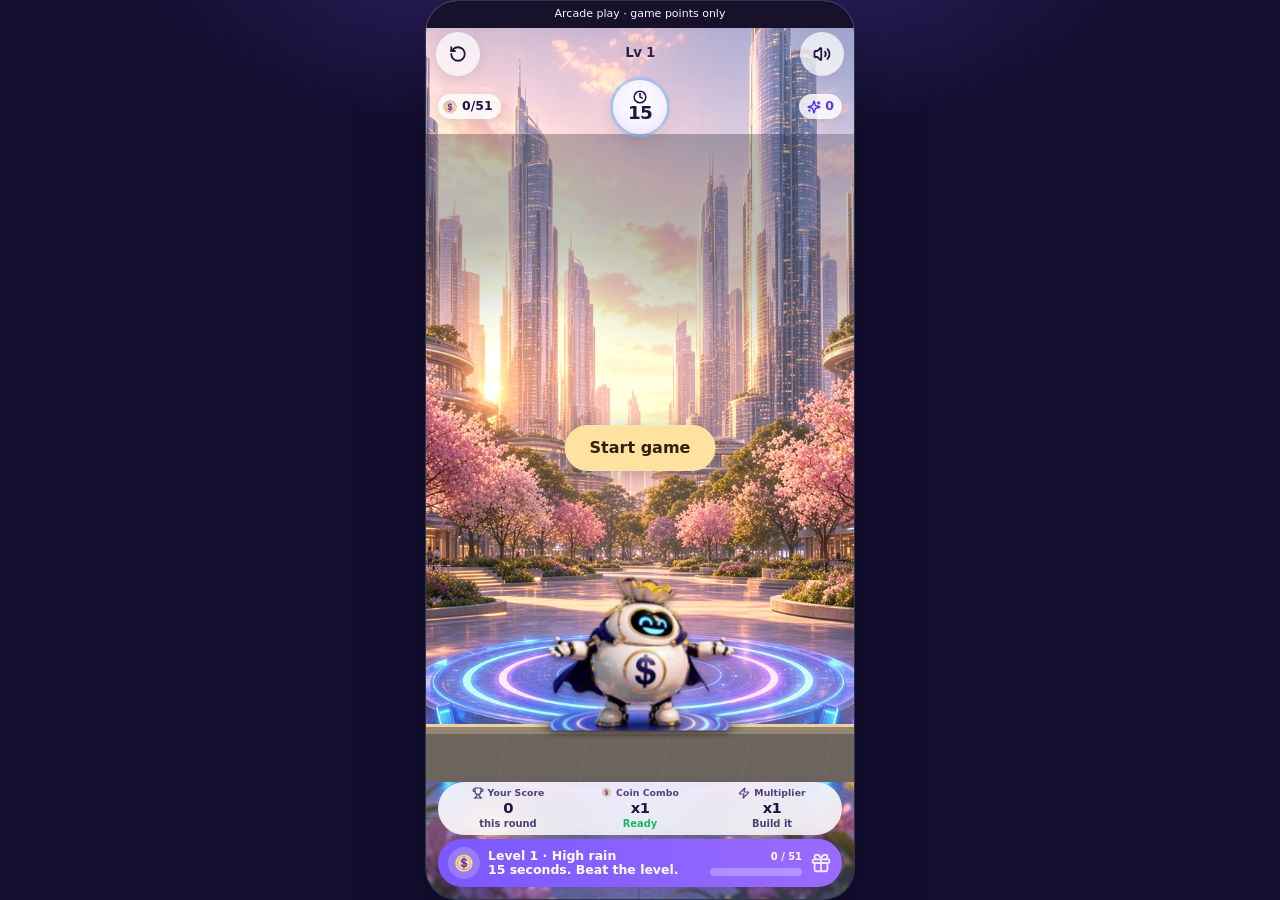
==== commit dbc9a296: "Deploy x10, x20 and x30 special unlocks" ====
--- a/index.html
+++ b/index.html
@@ -1,5 +1,5 @@
 <!doctype html>
-<html lang="en"><head><meta charset="UTF-8"><meta name="viewport" content="width=device-width, initial-scale=1, viewport-fit=cover"><meta name="theme-color" content="#6b4cff"><meta name="description" content="Moneybags Bonus from KYREC. Arcade game points stay separate from Family Points."><title>Moneybags Bonus · KYREC</title>  <script type="module" crossorigin src="/assets/game-7ZoDEwms.js"></script>
+<html lang="en"><head><meta charset="UTF-8"><meta name="viewport" content="width=device-width, initial-scale=1, viewport-fit=cover"><meta name="theme-color" content="#6b4cff"><meta name="description" content="Moneybags Bonus from KYREC. Arcade game points stay separate from Family Points."><title>Moneybags Bonus · KYREC</title>  <script type="module" crossorigin src="/assets/game-B3Y3JvEo.js"></script>
   <link rel="stylesheet" crossorigin href="/assets/game-B3yxrZrm.css">
 </head><body><div id="app"></div></body></html>
 
